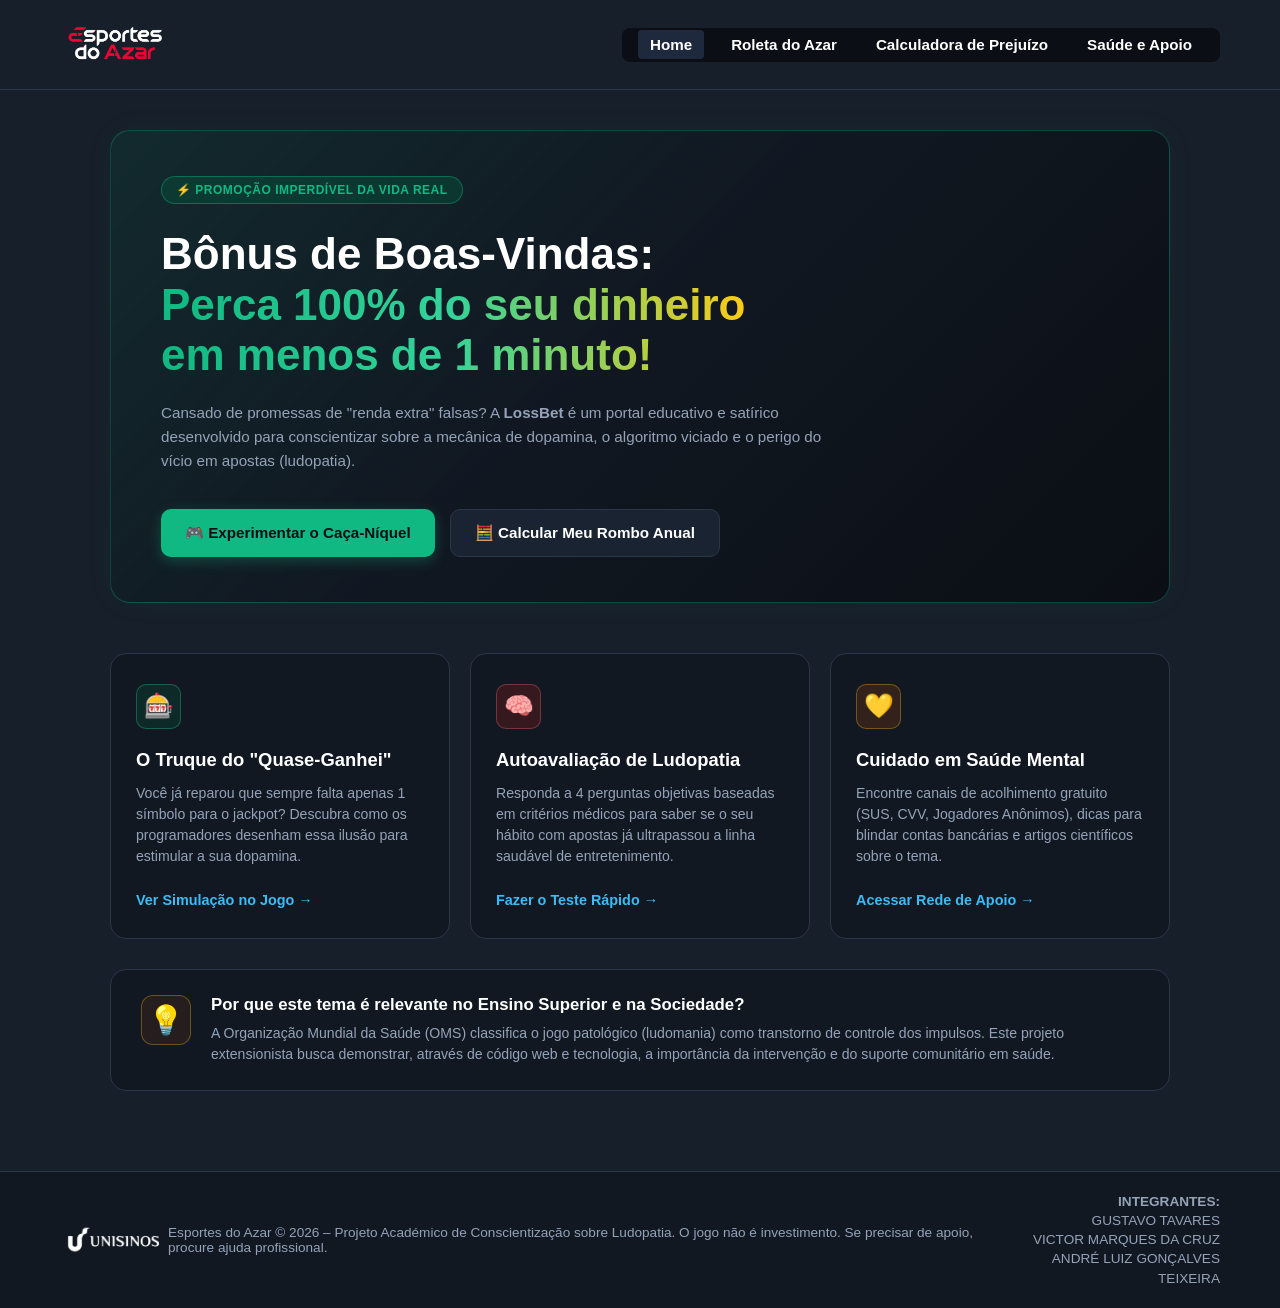
==== index.html @ bf481400 "[feat] Adding base files" ====
<!DOCTYPE html>
<html lang="pt-BR">
<head>
  <meta charset="UTF-8">
  <meta name="viewport" content="width=device-width, initial-scale=1.0">
  <title>Esportes do Azar - Home</title>
  
  <!-- Estilos Globais e Variáveis -->
  <link rel="stylesheet" href="css/variables.css">
  <link rel="stylesheet" href="css/global.css">
  
  <!-- Estilos Específicos da Homepage -->
  <link rel="stylesheet" href="css/style.css">
</head>
<body>

  <!-- Cabeçalho / Navegação -->
  <header>
    <div class="container header-content">
      <div class="logo">
        <a href="index.html">
          <img src="assets/images/logo.png" alt="Logo Esportes do Azar">
        </a>
      </div>
      <nav>
        <ul>
          <li><a href="index.html" class="active">Home</a></li>
          <li><a href="roleta-do-azar.html">Roleta do Azar</a></li>
          <li><a href="calculadora-de-prejuizo.html">Calculadora de Prejuízo</a></li>
          <li><a href="saude-e-apoio.html">Saúde e Apoio</a></li>
        </ul>
      </nav>
    </div>
  </header>

  <!-- Conteúdo Principal -->
  <main class="container home-page">
    
    <!-- Seção de Destaque (Hero Estilizada) -->
    <section class="hero-section">
      <div class="badge-emerald">⚡ PROMOÇÃO IMPERDÍVEL DA VIDA REAL</div>
      <h1>
        Bônus de Boas-Vindas:<br>
        <span class="text-gradient">Perca 100% do seu dinheiro<br>em menos de 1 minuto!</span>
      </h1>
      <p class="hero-desc">
        Cansado de promessas de "renda extra" falsas? A <strong>LossBet</strong> é um portal educativo e satírico desenvolvido para conscientizar sobre a mecânica de dopamina, o algoritmo viciado e o perigo do vício em apostas (ludopatia).
      </p>
      
      <div class="hero-actions">
        <a href="roleta-do-azar.html" class="btn-primary">🎮 Experimentar o Caça-Níquel</a>
        <a href="calculadora-de-prejuizo.html" class="btn-secondary">🧮 Calcular Meu Rombo Anual</a>
      </div>
    </section>

    <!-- Seção de 3 Cards de Atalho -->
    <section class="home-cards-grid">
      
      <!-- Card 1 -->
      <article class="home-card">
        <div class="home-card-icon green-icon">🎰</div>
        <h3>O Truque do "Quase-Ganhei"</h3>
        <p>Você já reparou que sempre falta apenas 1 símbolo para o jackpot? Descubra como os programadores desenham essa ilusão para estimular a sua dopamina.</p>
        <a href="roleta-do-azar.html" class="home-card-link">Ver Simulação no Jogo →</a>
      </article>

      <!-- Card 2 -->
      <article class="home-card">
        <div class="home-card-icon pink-icon">🧠</div>
        <h3>Autoavaliação de Ludopatia</h3>
        <p>Responda a 4 perguntas objetivas baseadas em critérios médicos para saber se o seu hábito com apostas já ultrapassou a linha saudável de entretenimento.</p>
        <a href="calculadora-de-prejuizo.html" class="home-card-link">Fazer o Teste Rápido →</a>
      </article>

      <!-- Card 3 -->
      <article class="home-card">
        <div class="home-card-icon yellow-icon">💛</div>
        <h3>Cuidado em Saúde Mental</h3>
        <p>Encontre canais de acolhimento gratuito (SUS, CVV, Jogadores Anônimos), dicas para blindar contas bancárias e artigos científicos sobre o tema.</p>
        <a href="saude-e-apoio.html" class="home-card-link">Acessar Rede de Apoio →</a>
      </article>

    </section>

    <!-- Banner Inferior Informativo -->
    <section class="info-banner">
      <div class="banner-icon">💡</div>
      <div>
        <h3>Por que este tema é relevante no Ensino Superior e na Sociedade?</h3>
        <p>A Organização Mundial da Saúde (OMS) classifica o jogo patológico (ludomania) como transtorno de controle dos impulsos. Este projeto extensionista busca demonstrar, através de código web e tecnologia, a importância da intervenção e do suporte comunitário em saúde.</p>
      </div>
    </section>

  </main>

  <!-- Rodapé Institucional -->
  <footer>
    <div class="container footer-content">
      <div class="footer-left">
        <img src="assets/images/unisinos.png" alt="Logotipo Unisinos">
      </div>
      
      <div class="footer-center">
        <p>Esportes do Azar © 2026 – Projeto Académico de Conscientização sobre Ludopatia. O jogo não é investimento. Se precisar de apoio, procure ajuda profissional.</p>
      </div>

      <div class="footer-right">
        <p><strong>INTEGRANTES:</strong></p>
        <p>GUSTAVO TAVARES</p>
        <p>VICTOR MARQUES DA CRUZ</p>
        <p>ANDRÉ LUIZ GONÇALVES TEIXEIRA</p>
      </div>
    </div>
  </footer>

  <!-- Script JS Global -->
  <script src="js/main.js"></script>
</body>
</html>
---- css/variables.css ----
:root {
  --bg-color: #171f2a;          /* Azul escuro de fundo principal */
  --bg-card: #111822;           /* Tom mais escuro para os cards */
  --header-bg: #111822;         /* Fundo da barra de navegação superior */
  --text-color: #ffffff;        /* Texto principal em branco */
  --text-muted: #94a3b8;        /* Texto secundário/cinza */
  --border-green: #00ff66;      /* Verde vibrante das bordas dos cards */
  --btn-bg: #2a3748;            /* Cor de fundo dos botões internos */
  --font-family: 'Segoe UI', Tahoma, Geneva, Verdana, sans-serif;
}
---- css/global.css ----
/* Importando as variáveis */
@import url('variables.css');

/* Reset Universal */
* {
  margin: 0;
  padding: 0;
  box-sizing: border-box;
}

/* Estilo base do corpo (compartilhado por todas as páginas) */
body {
  background-color: var(--bg-color);
  color: var(--text-color);
  font-family: var(--font-family);
  min-height: 100vh;
  display: flex;
  flex-direction: column;
}

/* Container principal para centralizar o conteúdo */
.container {
  max-width: 1200px;
  margin: 0 auto;
  padding: 0 20px;
  width: 100%;
}

/* Estilização padrão do Cabeçalho (Header) */
header {
  border-bottom: 1px solid #2a3748;
  padding: 20px 0;
}

.header-content {
  display: flex;
  justify-content: space-between;
  align-items: center;
}

.logo img {
  height: 45px; /* Ajuste conforme o tamanho ideal da sua logo */
  width: auto;
}

nav ul {
  display: flex;
  list-style: none;
  gap: 15px;
  background-color: #0b0f15;
  padding: 8px 16px;
  border-radius: 8px;
}

nav a {
  color: var(--text-color);
  text-decoration: none;
  font-weight: 600;
  font-size: 0.95rem;
  padding: 6px 12px;
  border-radius: 4px;
  transition: background 0.2s;
}

nav a:hover, nav a.active {
  background-color: #1f293d;
}

/* Estilização padrão do Rodapé (Footer) */
footer {
  margin-top: auto;
  border-top: 1px solid #2a3748;
  padding: 20px 0;
  background-color: #111822;
  font-size: 0.85rem;
  color: var(--text-muted);
}

.footer-content {
  display: flex;
  justify-content: space-between;
  align-items: center;
}

.footer-left {
  display: flex;
  align-items: center;
  gap: 15px;
}

.footer-left img {
  height: 30px;
}

.footer-right {
  text-align: right;
  line-height: 1.4;
}
---- css/style.css ----
/* ==========================================
   ESTILOS DA PÁGINA INICIAL (HOME)
   ========================================== */

.home-page {
  max-width: 1100px;
  margin: 40px auto;
}

/* ==========================================
   SEÇÃO HERO COM CARD E GRADIENTE NO TEXTO
   ========================================== */

.hero-section {
  background: linear-gradient(135deg, rgba(6, 78, 59, 0.25) 0%, rgba(17, 24, 34, 0.95) 45%, rgba(11, 15, 21, 1) 100%);
  border: 1px solid rgba(16, 185, 129, 0.3);
  box-shadow: 0 0 30px rgba(16, 185, 129, 0.05);
  border-radius: 20px;
  padding: 45px 50px;
  text-align: left;
  margin-bottom: 50px;
}

.badge-emerald {
  display: inline-block;
  background-color: rgba(6, 78, 59, 0.5);
  color: #10b981;
  border: 1px solid rgba(16, 185, 129, 0.4);
  padding: 6px 14px;
  border-radius: 20px;
  font-size: 0.75rem;
  font-weight: 700;
  letter-spacing: 0.5px;
  margin-bottom: 25px;
}

.hero-section h1 {
  font-size: 2.75rem;
  line-height: 1.15;
  margin-bottom: 20px;
  color: #ffffff;
  font-weight: 800;
}

/* Efeito de Gradiente de Cores no Texto */
.text-gradient {
  background: linear-gradient(90deg, #10b981 0%, #34d399 50%, #facc15 100%);
  -webkit-background-clip: text;
  -webkit-text-fill-color: transparent;
  display: inline-block;
}

.hero-desc {
  color: #94a3b8;
  font-size: 0.95rem;
  max-width: 680px;
  margin: 0 0 35px 0;
  line-height: 1.6;
}

.hero-actions {
  display: flex;
  justify-content: flex-start;
  gap: 15px;
  flex-wrap: wrap;
}

.btn-primary {
  background-color: #10b981;
  color: #0b0f15;
  font-weight: 700;
  padding: 14px 24px;
  border-radius: 10px;
  text-decoration: none;
  font-size: 0.95rem;
  display: inline-flex;
  align-items: center;
  gap: 8px;
  transition: all 0.2s ease;
  box-shadow: 0 4px 14px rgba(16, 185, 129, 0.3);
}

.btn-primary:hover {
  background-color: #34d399;
  transform: translateY(-1px);
}

.btn-secondary {
  background-color: #1a2332;
  color: #ffffff;
  font-weight: 600;
  padding: 14px 24px;
  border-radius: 10px;
  border: 1px solid #2a3748;
  text-decoration: none;
  font-size: 0.95rem;
  display: inline-flex;
  align-items: center;
  gap: 8px;
  transition: all 0.2s ease;
}

.btn-secondary:hover {
  background-color: #243044;
  border-color: #3b4d66;
}

@media (max-width: 768px) {
  .hero-section {
    padding: 30px 20px;
  }
  .hero-section h1 {
    font-size: 2rem;
  }
}

/* Grid de 3 Cards da Home */
.home-cards-grid {
  display: grid;
  grid-template-columns: repeat(3, 1fr);
  gap: 20px;
  margin-bottom: 30px;
}

.home-card {
  background-color: var(--bg-card);
  border: 1px solid #2a3748;
  border-radius: 16px;
  padding: 30px 25px;
  display: flex;
  flex-direction: column;
  justify-content: space-between;
}

.home-card-icon {
  font-size: 1.5rem;
  width: 45px;
  height: 45px;
  display: flex;
  align-items: center;
  justify-content: center;
  border-radius: 10px;
  margin-bottom: 20px;
}

.green-icon { background-color: #064e3b55; border: 1px solid #34d39955; }
.pink-icon { background-color: #7f1d1d55; border: 1px solid #f8717155; }
.yellow-icon { background-color: #78350f55; border: 1px solid #fbbf2455; }

.home-card h3 {
  font-size: 1.15rem;
  margin-bottom: 12px;
}

.home-card p {
  color: var(--text-muted);
  font-size: 0.88rem;
  line-height: 1.5;
  margin-bottom: 25px;
}

.home-card-link {
  color: #38bdf8;
  text-decoration: none;
  font-weight: 600;
  font-size: 0.9rem;
}
.home-card-link:hover {
  text-decoration: underline;
}

/* Banner Informativo Inferior */
.info-banner {
  background-color: var(--bg-card);
  border: 1px solid #2a3748;
  border-radius: 16px;
  padding: 25px 30px;
  display: flex;
  gap: 20px;
  align-items: flex-start;
  margin-bottom: 40px;
}

.banner-icon {
  font-size: 1.8rem;
  background-color: #78350f33;
  border: 1px solid #fbbf2455;
  width: 50px;
  height: 50px;
  display: flex;
  align-items: center;
  justify-content: center;
  border-radius: 12px;
  flex-shrink: 0;
}

.info-banner h3 {
  font-size: 1.05rem;
  margin-bottom: 8px;
}

.info-banner p {
  color: var(--text-muted);
  font-size: 0.88rem;
  line-height: 1.5;
}

/* Estilização customizada do Rodapé para este layout */
.footer-custom {
  display: flex;
  justify-content: space-between;
  align-items: center;
  font-size: 0.82rem;
  color: var(--text-muted);
  line-height: 1.5;
}

.footer-custom .footer-title {
  color: var(--text-color);
  margin-bottom: 4px;
}

.footer-right {
  text-align: right;
}

.footer-names {
  color: #34d399;
}

.unisinos-foot {
  font-size: 0.78rem;
  margin-top: 2px;
}

@media (max-width: 900px) {
  .home-cards-grid {
    grid-template-columns: 1fr;
  }
  .footer-custom {
    flex-direction: column;
    gap: 15px;
    text-align: center;
  }
  .footer-right {
    text-align: center;
  }
  .info-banner {
    flex-direction: column;
    align-items: center;
    text-align: center;
  }
}

/* ==========================================
   ESTILOS DA ROLETA DO AZAR (SLOT MACHINE)
   ========================================== */

.slot-page {
  max-width: 800px;
  margin: 40px auto;
}

.game-header {
  text-align: center;
  margin-bottom: 30px;
}

.badge {
  display: inline-block;
  background-color: #0d382c;
  color: #00ff88;
  border: 1px solid #00ff88;
  padding: 6px 16px;
  border-radius: 20px;
  font-size: 0.85rem;
  font-weight: 600;
  margin-bottom: 15px;
}

.game-header h1 {
  font-size: 2.2rem;
  margin-bottom: 12px;
}

.game-description {
  color: var(--text-muted);
  font-size: 0.95rem;
  line-height: 1.6;
  max-width: 650px;
  margin: 0 auto;
}

/* Moldura do Caça-Níquel */
.slot-machine-card {
  background-color: var(--bg-card);
  border: 1px solid #00ff8844;
  box-shadow: 0 0 20px rgba(0, 255, 136, 0.05);
  border-radius: 16px;
  padding: 30px;
  margin-bottom: 30px;
}

.reels-container {
  display: flex;
  justify-content: center;
  gap: 15px;
  margin-bottom: 25px;
}

.reel {
  background-color: #090d14;
  border: 1px solid #2a3748;
  border-radius: 12px;
  width: 100px;
  height: 100px;
  display: flex;
  justify-content: center;
  align-items: center;
  font-size: 3rem;
  user-select: none;
}

/* Linha de Custo */
.cost-row {
  display: flex;
  justify-content: space-between;
  font-weight: bold;
  font-size: 1rem;
  margin-bottom: 15px;
  padding: 0 10px;
}

.cost-val {
  color: #ff5555;
}

/* Botão de Puxar a Alavanca */
.spin-btn {
  width: 100%;
  background-color: #10b981;
  color: #000;
  font-size: 1.1rem;
  font-weight: bold;
  padding: 16px;
  border: none;
  border-radius: 10px;
  cursor: pointer;
  transition: transform 0.1s, background-color 0.2s;
}

.spin-btn:hover {
  background-color: #34d399;
}

.spin-btn:active {
  transform: scale(0.98);
}

.spin-btn:disabled {
  background-color: #4b5563;
  cursor: not-allowed;
}

.bank-status {
  text-align: center;
  color: var(--text-muted);
  font-size: 0.9rem;
  margin-top: 20px;
  background-color: #0b0f15;
  padding: 12px;
  border-radius: 8px;
}

/* Grids Inferiores */
.info-grid {
  display: grid;
  grid-template-columns: 1fr 1fr;
  gap: 20px;
}

.info-card {
  background-color: var(--bg-card);
  border: 1px solid #2a3748;
  border-radius: 12px;
  padding: 20px;
}

.info-card h3 {
  font-size: 1.05rem;
  margin-bottom: 12px;
}

.info-card p {
  color: var(--text-muted);
  font-size: 0.88rem;
  line-height: 1.5;
}

.stats-list {
  list-style: none;
  display: flex;
  flex-direction: column;
  gap: 10px;
  font-size: 0.9rem;
  color: var(--text-muted);
}

.stats-list strong.danger { color: #ff5555; }
.stats-list strong.warning { color: #f59e0b; }

@media (max-width: 600px) {
  .info-grid {
    grid-template-columns: 1fr;
  }
}

/* ==========================================
   ESTILOS DA PÁGINA SAÚDE E APOIO
   ========================================== */

.health-page {
  max-width: 1100px;
  margin: 40px auto;
}

.health-hero {
  text-align: center;
  margin-bottom: 40px;
}

.badge-cyan {
  display: inline-block;
  background-color: #082f3a;
  color: #22d3ee;
  border: 1px solid #22d3ee55;
  padding: 6px 16px;
  border-radius: 20px;
  font-size: 0.85rem;
  font-weight: 600;
  margin-bottom: 15px;
}

.health-hero h1 {
  font-size: 2.2rem;
  margin-bottom: 12px;
}

.health-hero p {
  color: var(--text-muted);
  max-width: 680px;
  margin: 0 auto;
  font-size: 0.95rem;
  line-height: 1.5;
}

/* Cards de Apoio Imediato */
.support-cards-grid {
  display: grid;
  grid-template-columns: repeat(3, 1fr);
  gap: 20px;
  margin-bottom: 50px;
}

.support-card {
  background-color: var(--bg-card);
  border: 1px solid #2a3748;
  border-radius: 12px;
  padding: 25px 20px;
  text-align: center;
  display: flex;
  flex-direction: column;
  align-items: center;
  justify-content: space-between;
}

.support-icon {
  font-size: 1.8rem;
  width: 50px;
  height: 50px;
  display: flex;
  align-items: center;
  justify-content: center;
  border-radius: 50%;
  margin-bottom: 15px;
}

.support-icon.pink { background-color: #ffe4e622; }
.support-icon.yellow { background-color: #fef08a22; }
.support-icon.purple { background-color: #f3e8ff22; }

.support-card h3 {
  font-size: 1.1rem;
  margin-bottom: 10px;
}

.support-card p {
  color: var(--text-muted);
  font-size: 0.85rem;
  line-height: 1.5;
  margin-bottom: 20px;
}

.pink-border {
  display: inline-block;
  background-color: #111822;
  color: #f43f5e;
  border: 1px solid #f43f5e;
  padding: 8px 24px;
  border-radius: 20px;
  font-weight: bold;
  text-decoration: none;
  font-size: 0.9rem;
  transition: background 0.2s;
}
.pink-border:hover {
  background-color: #f43f5e11;
}

.support-link {
  color: #38bdf8;
  text-decoration: none;
  font-size: 0.9rem;
  font-weight: 600;
}
.support-link:hover {
  text-decoration: underline;
}

.support-pill {
  background-color: #1e293b;
  color: #94a3b8;
  border: none;
  padding: 8px 14px;
  border-radius: 20px;
  font-size: 0.78rem;
  cursor: default;
}

/* Seção Biblioteca */
.library-section {
  background-color: var(--bg-card);
  border: 1px solid #2a3748;
  border-radius: 16px;
  padding: 30px;
  margin-bottom: 40px;
}

.library-header {
  display: flex;
  justify-content: space-between;
  align-items: center;
  margin-bottom: 25px;
  flex-wrap: wrap;
  gap: 15px;
}

.library-header h2 {
  font-size: 1.3rem;
  margin-bottom: 5px;
}

.library-header p {
  color: var(--text-muted);
  font-size: 0.85rem;
}

.filter-buttons {
  display: flex;
  gap: 8px;
  background-color: #0b0f15;
  padding: 5px;
  border-radius: 10px;
}

.filter-btn {
  background: transparent;
  border: none;
  color: var(--text-muted);
  padding: 6px 14px;
  border-radius: 8px;
  font-size: 0.85rem;
  cursor: pointer;
  font-weight: 600;
  transition: all 0.2s;
}

.filter-btn.active, .filter-btn:hover {
  background-color: #10b981;
  color: #000;
}

/* Grid de Artigos */
.articles-grid {
  display: grid;
  grid-template-columns: repeat(2, 1fr);
  gap: 20px;
}

.article-card {
  background-color: #0d131d;
  border: 1px solid #2a3748;
  border-radius: 10px;
  padding: 20px;
  display: flex;
  flex-direction: column;
  justify-content: space-between;
}

.article-meta {
  display: flex;
  justify-content: space-between;
  align-items: center;
  margin-bottom: 12px;
  font-size: 0.75rem;
}

.tag-green {
  background-color: #064e3b;
  color: #34d399;
  padding: 3px 10px;
  border-radius: 4px;
  font-weight: 600;
}

.tag-orange {
  background-color: #7c2d12;
  color: #fb923c;
  padding: 3px 10px;
  border-radius: 4px;
  font-weight: 600;
}

.read-time {
  color: var(--text-muted);
}

.article-card h4 {
  font-size: 1.05rem;
  margin-bottom: 10px;
  line-height: 1.4;
}

.article-card p {
  color: var(--text-muted);
  font-size: 0.85rem;
  line-height: 1.5;
}

/* Newsletter Box */
.newsletter-box {
  background-color: var(--bg-card);
  border: 1px solid #2a3748;
  border-radius: 16px;
  padding: 35px;
  text-align: center;
  max-width: 750px;
  margin: 0 auto;
}

.newsletter-box h3 {
  font-size: 1.3rem;
  margin-bottom: 8px;
}

.newsletter-box p {
  color: var(--text-muted);
  font-size: 0.9rem;
  margin-bottom: 20px;
}

.newsletter-form {
  display: flex;
  gap: 10px;
  max-width: 500px;
  margin: 0 auto;
}

.newsletter-form input {
  flex: 1;
  background-color: #0b0f15;
  border: 1px solid #2a3748;
  border-radius: 8px;
  padding: 12px 15px;
  color: var(--text-color);
  font-size: 0.9rem;
}

.newsletter-form input:focus {
  outline: none;
  border-color: #10b981;
}

.newsletter-form button {
  background-color: #10b981;
  color: #000;
  border: none;
  padding: 0 22px;
  border-radius: 8px;
  font-weight: bold;
  cursor: pointer;
  transition: background 0.2s;
}

.newsletter-form button:hover {
  background-color: #34d399;
}

@media (max-width: 768px) {
  .support-cards-grid, .articles-grid {
    grid-template-columns: 1fr;
  }
  .library-header {
    flex-direction: column;
    align-items: flex-start;
  }
  .newsletter-form {
    flex-direction: column;
  }
}

/* ==========================================
   ESTILOS DA CALCULADORA DE PREJUÍZO
   ========================================== */

.calc-page {
  max-width: 1200px;
  margin: 40px auto;
}

.calc-hero {
  text-align: center;
  margin-bottom: 40px;
}

.badge-amber {
  display: inline-block;
  background-color: #3b270c;
  color: #fbbf24;
  border: 1px solid #fbbf2455;
  padding: 6px 16px;
  border-radius: 20px;
  font-size: 0.85rem;
  font-weight: 600;
  margin-bottom: 15px;
}

.calc-hero h1 {
  font-size: 2.2rem;
  margin-bottom: 12px;
}

.calc-hero p {
  color: var(--text-muted);
  max-width: 650px;
  margin: 0 auto;
  font-size: 0.95rem;
  line-height: 1.5;
}

/* Grid de 2 Colunas */
.calc-grid {
  display: grid;
  grid-template-columns: 1fr 1fr;
  gap: 30px;
}

.calc-card {
  background-color: var(--bg-card);
  border: 1px solid #2a3748;
  border-radius: 16px;
  padding: 30px;
  display: flex;
  flex-direction: column;
  justify-content: space-between;
}

.card-title-group {
  display: flex;
  align-items: center;
  gap: 15px;
  margin-bottom: 25px;
}

.icon-box {
  font-size: 1.5rem;
  background-color: #0b2219;
  border: 1px solid #10b98155;
  width: 45px;
  height: 45px;
  display: flex;
  align-items: center;
  justify-content: center;
  border-radius: 10px;
}

.icon-box.pink-icon {
  background-color: #311021;
  border-color: #f43f5e55;
}

.card-title-group h2 {
  font-size: 1.2rem;
  margin-bottom: 3px;
}

.card-title-group p {
  color: var(--text-muted);
  font-size: 0.82rem;
}

/* Simulador Financeiro Form */
.form-group {
  margin-bottom: 20px;
}

.form-group label {
  display: block;
  font-size: 0.78rem;
  font-weight: bold;
  color: var(--text-muted);
  letter-spacing: 0.5px;
  margin-bottom: 8px;
}

.form-group input {
  width: 100%;
  background-color: #0b0f15;
  border: 1px solid #2a3748;
  border-radius: 10px;
  padding: 14px 16px;
  color: var(--text-color);
  font-size: 1.1rem;
  font-weight: bold;
}

.form-group input:focus {
  outline: none;
  border-color: #10b981;
}

.calc-action-btn {
  width: 100%;
  background-color: #10b981;
  color: #000;
  font-weight: bold;
  padding: 14px;
  border: none;
  border-radius: 10px;
  font-size: 1rem;
  cursor: pointer;
  margin-bottom: 25px;
  transition: background 0.2s;
}

.calc-action-btn:hover {
  background-color: #34d399;
}

/* Resultados Financeiros */
.results-box {
  background-color: #0b0f15;
  border: 1px solid #2a3748;
  border-radius: 12px;
  padding: 18px 20px;
  margin-bottom: 20px;
  display: flex;
  flex-direction: column;
  gap: 12px;
}

.result-row {
  display: flex;
  justify-content: space-between;
  font-size: 0.95rem;
  color: var(--text-muted);
}

.result-val {
  color: #ff5555;
  font-weight: bold;
  font-size: 1.05rem;
}

.tip-box {
  background-color: #0d1726;
  border-left: 4px solid #38bdf8;
  padding: 14px;
  border-radius: 0 8px 8px 0;
  font-size: 0.85rem;
  color: #94a3b8;
  line-height: 1.4;
}

/* Questionário de Triagem */
.triage-question {
  margin-bottom: 18px;
}

.triage-question label {
  display: block;
  font-size: 0.85rem;
  color: var(--text-color);
  margin-bottom: 6px;
}

.triage-select {
  width: 100%;
  background-color: #0b0f15;
  border: 1px solid #2a3748;
  border-radius: 8px;
  padding: 10px 12px;
  color: var(--text-color);
  font-size: 0.9rem;
}

.triage-select:focus {
  outline: none;
  border-color: #f43f5e;
}

.triage-action-btn {
  width: 100%;
  background: linear-gradient(135deg, #f59e0b, #d97706);
  color: #000;
  font-weight: bold;
  padding: 14px;
  border: none;
  border-radius: 10px;
  font-size: 1rem;
  cursor: pointer;
  margin-top: 10px;
  margin-bottom: 20px;
  transition: opacity 0.2s;
}

.triage-action-btn:hover {
  opacity: 0.9;
}

/* Caixa de Diagnóstico */
.diagnostic-result {
  background-color: #0b0f15;
  border: 1px solid #00ff8844;
  border-radius: 12px;
  padding: 18px;
}

.diagnostic-header {
  display: flex;
  justify-content: space-between;
  align-items: center;
  margin-bottom: 10px;
}

.badge-success {
  background-color: #064e3b;
  color: #34d399;
  border: 1px solid #34d39955;
  padding: 4px 12px;
  border-radius: 6px;
  font-size: 0.8rem;
  font-weight: bold;
}

.badge-danger {
  background-color: #7c2d12;
  color: #fca5a5;
  border: 1px solid #fca5a555;
  padding: 4px 12px;
  border-radius: 6px;
  font-size: 0.8rem;
  font-weight: bold;
}

#diag-score {
  font-size: 0.85rem;
  color: var(--text-muted);
}

.diagnostic-result p {
  color: var(--text-muted);
  font-size: 0.85rem;
  line-height: 1.4;
}

@media (max-width: 900px) {
  .calc-grid {
    grid-template-columns: 1fr;
  }
}
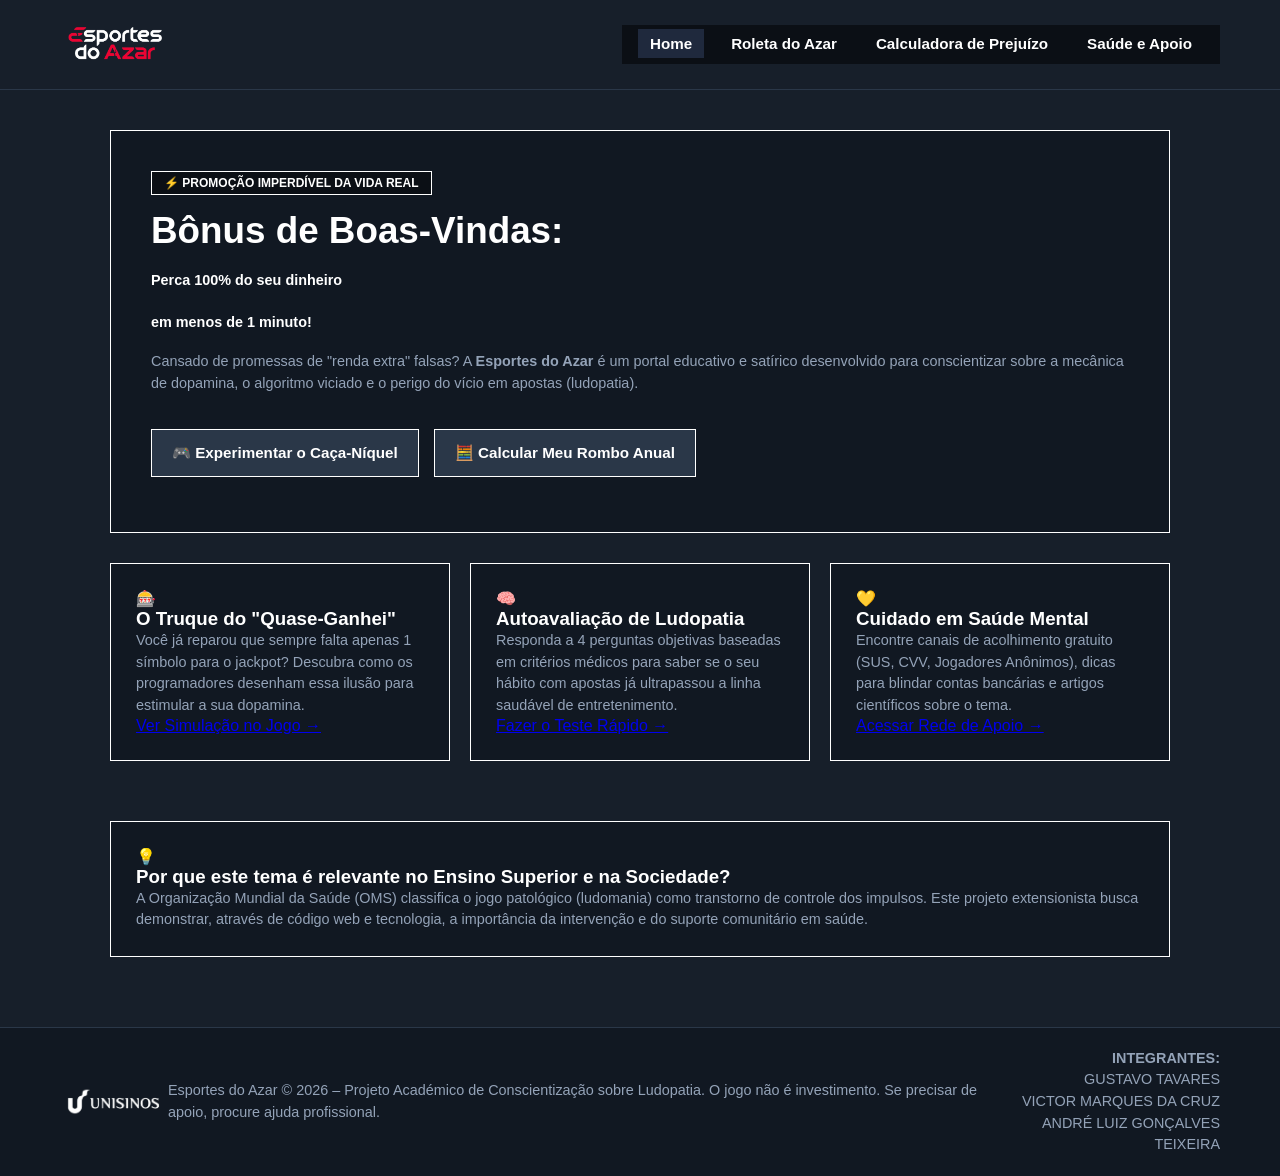
==== commit 0f6f9a55: "[ref] Simplifying layout" ====
--- a/index.html
+++ b/index.html
@@ -44,7 +44,7 @@
         <span class="text-gradient">Perca 100% do seu dinheiro<br>em menos de 1 minuto!</span>
       </h1>
       <p class="hero-desc">
-        Cansado de promessas de "renda extra" falsas? A <strong>LossBet</strong> é um portal educativo e satírico desenvolvido para conscientizar sobre a mecânica de dopamina, o algoritmo viciado e o perigo do vício em apostas (ludopatia).
+        Cansado de promessas de "renda extra" falsas? A <strong>Esportes do Azar</strong> é um portal educativo e satírico desenvolvido para conscientizar sobre a mecânica de dopamina, o algoritmo viciado e o perigo do vício em apostas (ludopatia).
       </p>
       
       <div class="hero-actions">
--- a/css/style.css
+++ b/css/style.css
@@ -1,240 +1,232 @@
 /* ==========================================
-   ESTILOS DA PÁGINA INICIAL (HOME)
-   ========================================== */
-
-.home-page {
+   ESTILOS GLOBAIS - VISUAL CRU E BRUTALISTA
+   ========================================== */
+
+/* Remove qualquer arredondamento e sombra suave de IA em todo o site */
+*, *::before, *::after {
+  border-radius: 0 !important;
+  box-shadow: none !important;
+}
+
+/* Containers principais das páginas */
+.home-page, .slot-page, .health-page, .calc-page {
   max-width: 1100px;
   margin: 40px auto;
-}
-
-/* ==========================================
-   SEÇÃO HERO COM CARD E GRADIENTE NO TEXTO
-   ========================================== */
-
-.hero-section {
-  background: linear-gradient(135deg, rgba(6, 78, 59, 0.25) 0%, rgba(17, 24, 34, 0.95) 45%, rgba(11, 15, 21, 1) 100%);
-  border: 1px solid rgba(16, 185, 129, 0.3);
-  box-shadow: 0 0 30px rgba(16, 185, 129, 0.05);
-  border-radius: 20px;
-  padding: 45px 50px;
-  text-align: left;
-  margin-bottom: 50px;
-}
-
-.badge-emerald {
+  padding: 0 20px;
+}
+
+/* Padronização universal para todos os cards, caixas e painéis */
+.hero-section, 
+.home-card, 
+.info-banner, 
+.slot-machine-card, 
+.info-card, 
+.calc-card, 
+.support-card, 
+.library-section, 
+.newsletter-box, 
+.results-box, 
+.diagnostic-result,
+.reel,
+.filter-buttons {
+  background-color: var(--bg-card);
+  border: 1px solid #ffffff;
+  padding: 25px;
+  margin-bottom: 30px;
+}
+
+/* Tipografia e Títulos básicos */
+h1, h2, h3, h4 {
+  color: var(--text-color);
+  font-weight: 700;
+}
+
+p, span, li {
+  color: var(--text-muted);
+  font-size: 0.9rem;
+  line-height: 1.5;
+}
+
+/* ==========================================
+   COMPONENTES E BOTÕES (Quadrados e Brancos)
+   ========================================== */
+
+/* Badges e marcações textuais */
+.badge-emerald, .badge-amber, .badge-cyan, .badge, .tag-green, .tag-orange, .badge-success, .badge-danger {
   display: inline-block;
-  background-color: rgba(6, 78, 59, 0.5);
-  color: #10b981;
-  border: 1px solid rgba(16, 185, 129, 0.4);
-  padding: 6px 14px;
-  border-radius: 20px;
+  background-color: #0b0f15;
+  color: #ffffff;
+  border: 1px solid #ffffff;
+  padding: 4px 12px;
   font-size: 0.75rem;
-  font-weight: 700;
-  letter-spacing: 0.5px;
-  margin-bottom: 25px;
-}
-
-.hero-section h1 {
-  font-size: 2.75rem;
-  line-height: 1.15;
-  margin-bottom: 20px;
-  color: #ffffff;
-  font-weight: 800;
-}
-
-/* Efeito de Gradiente de Cores no Texto */
-.text-gradient {
-  background: linear-gradient(90deg, #10b981 0%, #34d399 50%, #facc15 100%);
-  -webkit-background-clip: text;
-  -webkit-text-fill-color: transparent;
+  font-weight: bold;
+  margin-bottom: 15px;
+}
+
+/* Botões gerais e de ação com espaçamento adequado (respiro) */
+button, 
+.btn-primary, 
+.btn-secondary, 
+.spin-btn, 
+.calc-action-btn, 
+.triage-action-btn, 
+.support-btn,
+.filter-btn {
+  background-color: var(--btn-bg);
+  color: var(--text-color);
+  border: 1px solid #ffffff;
+  padding: 14px 20px !important;
+  font-size: 0.95rem;
+  font-weight: bold;
+  cursor: pointer;
+  text-decoration: none;
   display: inline-block;
-}
-
-.hero-desc {
-  color: #94a3b8;
-  font-size: 0.95rem;
-  max-width: 680px;
-  margin: 0 0 35px 0;
-  line-height: 1.6;
-}
-
-.hero-actions {
-  display: flex;
-  justify-content: flex-start;
-  gap: 15px;
-  flex-wrap: wrap;
-}
-
-.btn-primary {
-  background-color: #10b981;
-  color: #0b0f15;
-  font-weight: 700;
-  padding: 14px 24px;
-  border-radius: 10px;
-  text-decoration: none;
-  font-size: 0.95rem;
-  display: inline-flex;
-  align-items: center;
-  gap: 8px;
-  transition: all 0.2s ease;
-  box-shadow: 0 4px 14px rgba(16, 185, 129, 0.3);
-}
-
-.btn-primary:hover {
-  background-color: #34d399;
-  transform: translateY(-1px);
-}
-
-.btn-secondary {
+  text-align: center;
+  margin-top: 15px !important;
+  margin-bottom: 15px !important;
+}
+
+button:hover, .btn-primary:hover, .btn-secondary:hover, .filter-btn:hover {
+  background-color: #ffffff;
+  color: #000000;
+}
+
+/* Campos de formulário, inputs e selects com margens organizadas */
+.form-group, .triage-question {
+  margin-bottom: 20px !important;
+}
+
+input, select, textarea {
+  width: 100%;
+  background-color: #0b0f15;
+  border: 1px solid #ffffff;
+  padding: 12px;
+  color: var(--text-color);
+  font-size: 1rem;
+  margin-top: 8px !important;
+  margin-bottom: 12px !important;
+}
+
+input:focus, select:focus {
+  outline: none;
   background-color: #1a2332;
-  color: #ffffff;
-  font-weight: 600;
-  padding: 14px 24px;
-  border-radius: 10px;
-  border: 1px solid #2a3748;
-  text-decoration: none;
-  font-size: 0.95rem;
-  display: inline-flex;
-  align-items: center;
-  gap: 8px;
-  transition: all 0.2s ease;
-}
-
-.btn-secondary:hover {
-  background-color: #243044;
-  border-color: #3b4d66;
-}
-
-@media (max-width: 768px) {
-  .hero-section {
-    padding: 30px 20px;
-  }
-  .hero-section h1 {
-    font-size: 2rem;
-  }
-}
-
-/* Grid de 3 Cards da Home */
-.home-cards-grid {
+}
+
+/* ==========================================
+   GRIDS E LAYOUTS ESPECÍFICOS
+   ========================================== */
+
+.home-cards-grid, .support-cards-grid {
   display: grid;
   grid-template-columns: repeat(3, 1fr);
   gap: 20px;
   margin-bottom: 30px;
 }
 
-.home-card {
-  background-color: var(--bg-card);
-  border: 1px solid #2a3748;
-  border-radius: 16px;
-  padding: 30px 25px;
+.calc-grid, .info-grid, .articles-grid {
+  display: grid;
+  grid-template-columns: repeat(2, 1fr);
+  gap: 20px;
+  margin-bottom: 30px;
+}
+
+/* Hero Section da Home */
+.hero-section {
+  text-align: left;
+  padding: 40px;
+}
+
+.hero-section h1 {
+  font-size: 2.3rem;
+  margin-bottom: 15px;
+}
+
+.text-gradient {
+  color: #ffffff; /* Mantém sólido para a estética cru */
+}
+
+.hero-actions {
+  display: flex;
+  gap: 15px;
+  margin-top: 20px;
+}
+
+/* ==========================================
+   CAÇA-NÍQUEL (Centralizado e Ajustado)
+   ========================================== */
+
+.slot-page .game-header {
+  text-align: center !important;
   display: flex;
   flex-direction: column;
+  align-items: center;
+}
+
+.slot-page .game-description {
+  text-align: center !important;
+  margin: 0 auto;
+}
+
+.slot-machine-card {
+  display: flex;
+  flex-direction: column;
+  align-items: center;
+  text-align: center;
+  gap: 15px;
+}
+
+.reels-container {
+  display: flex;
+  justify-content: center;
+  gap: 15px;
+  margin: 20px 0;
+}
+
+.reel {
+  width: 80px;
+  height: 80px;
+  display: flex;
+  justify-content: center;
+  align-items: center;
+  font-size: 2.5rem;
+  background-color: #0b0f15;
+}
+
+.slot-machine-card .cost-row {
+  width: 100%;
+  max-width: 400px;
+}
+
+.slot-machine-card .spin-btn {
+  width: 100%;
+  max-width: 400px;
+}
+
+.slot-machine-card .bank-status {
+  width: 100%;
+  max-width: 400px;
+}
+
+/* ==========================================
+   RODAPÉ E RESPONSIVIDADE
+   ========================================== */
+
+.footer-custom {
+  display: flex;
   justify-content: space-between;
-}
-
-.home-card-icon {
-  font-size: 1.5rem;
-  width: 45px;
-  height: 45px;
-  display: flex;
-  align-items: center;
-  justify-content: center;
-  border-radius: 10px;
-  margin-bottom: 20px;
-}
-
-.green-icon { background-color: #064e3b55; border: 1px solid #34d39955; }
-.pink-icon { background-color: #7f1d1d55; border: 1px solid #f8717155; }
-.yellow-icon { background-color: #78350f55; border: 1px solid #fbbf2455; }
-
-.home-card h3 {
-  font-size: 1.15rem;
-  margin-bottom: 12px;
-}
-
-.home-card p {
-  color: var(--text-muted);
-  font-size: 0.88rem;
-  line-height: 1.5;
-  margin-bottom: 25px;
-}
-
-.home-card-link {
-  color: #38bdf8;
-  text-decoration: none;
-  font-weight: 600;
-  font-size: 0.9rem;
-}
-.home-card-link:hover {
-  text-decoration: underline;
-}
-
-/* Banner Informativo Inferior */
-.info-banner {
-  background-color: var(--bg-card);
-  border: 1px solid #2a3748;
-  border-radius: 16px;
-  padding: 25px 30px;
-  display: flex;
-  gap: 20px;
-  align-items: flex-start;
-  margin-bottom: 40px;
-}
-
-.banner-icon {
-  font-size: 1.8rem;
-  background-color: #78350f33;
-  border: 1px solid #fbbf2455;
-  width: 50px;
-  height: 50px;
-  display: flex;
-  align-items: center;
-  justify-content: center;
-  border-radius: 12px;
-  flex-shrink: 0;
-}
-
-.info-banner h3 {
-  font-size: 1.05rem;
-  margin-bottom: 8px;
-}
-
-.info-banner p {
-  color: var(--text-muted);
-  font-size: 0.88rem;
-  line-height: 1.5;
-}
-
-/* Estilização customizada do Rodapé para este layout */
-.footer-custom {
-  display: flex;
-  justify-content: space-between;
-  align-items: center;
-  font-size: 0.82rem;
-  color: var(--text-muted);
-  line-height: 1.5;
-}
-
-.footer-custom .footer-title {
-  color: var(--text-color);
-  margin-bottom: 4px;
+  align-items: center;
+  font-size: 0.8rem;
+  padding: 20px 0;
+  border-top: 1px solid #ffffff;
+  margin-top: 40px;
 }
 
 .footer-right {
   text-align: right;
 }
 
-.footer-names {
-  color: #34d399;
-}
-
-.unisinos-foot {
-  font-size: 0.78rem;
-  margin-top: 2px;
-}
-
 @media (max-width: 900px) {
-  .home-cards-grid {
+  .home-cards-grid, .support-cards-grid, .calc-grid, .info-grid, .articles-grid {
     grid-template-columns: 1fr;
   }
   .footer-custom {
@@ -245,747 +237,7 @@
   .footer-right {
     text-align: center;
   }
-  .info-banner {
+  .hero-actions {
     flex-direction: column;
-    align-items: center;
-    text-align: center;
-  }
-}
-
-/* ==========================================
-   ESTILOS DA ROLETA DO AZAR (SLOT MACHINE)
-   ========================================== */
-
-.slot-page {
-  max-width: 800px;
-  margin: 40px auto;
-}
-
-.game-header {
-  text-align: center;
-  margin-bottom: 30px;
-}
-
-.badge {
-  display: inline-block;
-  background-color: #0d382c;
-  color: #00ff88;
-  border: 1px solid #00ff88;
-  padding: 6px 16px;
-  border-radius: 20px;
-  font-size: 0.85rem;
-  font-weight: 600;
-  margin-bottom: 15px;
-}
-
-.game-header h1 {
-  font-size: 2.2rem;
-  margin-bottom: 12px;
-}
-
-.game-description {
-  color: var(--text-muted);
-  font-size: 0.95rem;
-  line-height: 1.6;
-  max-width: 650px;
-  margin: 0 auto;
-}
-
-/* Moldura do Caça-Níquel */
-.slot-machine-card {
-  background-color: var(--bg-card);
-  border: 1px solid #00ff8844;
-  box-shadow: 0 0 20px rgba(0, 255, 136, 0.05);
-  border-radius: 16px;
-  padding: 30px;
-  margin-bottom: 30px;
-}
-
-.reels-container {
-  display: flex;
-  justify-content: center;
-  gap: 15px;
-  margin-bottom: 25px;
-}
-
-.reel {
-  background-color: #090d14;
-  border: 1px solid #2a3748;
-  border-radius: 12px;
-  width: 100px;
-  height: 100px;
-  display: flex;
-  justify-content: center;
-  align-items: center;
-  font-size: 3rem;
-  user-select: none;
-}
-
-/* Linha de Custo */
-.cost-row {
-  display: flex;
-  justify-content: space-between;
-  font-weight: bold;
-  font-size: 1rem;
-  margin-bottom: 15px;
-  padding: 0 10px;
-}
-
-.cost-val {
-  color: #ff5555;
-}
-
-/* Botão de Puxar a Alavanca */
-.spin-btn {
-  width: 100%;
-  background-color: #10b981;
-  color: #000;
-  font-size: 1.1rem;
-  font-weight: bold;
-  padding: 16px;
-  border: none;
-  border-radius: 10px;
-  cursor: pointer;
-  transition: transform 0.1s, background-color 0.2s;
-}
-
-.spin-btn:hover {
-  background-color: #34d399;
-}
-
-.spin-btn:active {
-  transform: scale(0.98);
-}
-
-.spin-btn:disabled {
-  background-color: #4b5563;
-  cursor: not-allowed;
-}
-
-.bank-status {
-  text-align: center;
-  color: var(--text-muted);
-  font-size: 0.9rem;
-  margin-top: 20px;
-  background-color: #0b0f15;
-  padding: 12px;
-  border-radius: 8px;
-}
-
-/* Grids Inferiores */
-.info-grid {
-  display: grid;
-  grid-template-columns: 1fr 1fr;
-  gap: 20px;
-}
-
-.info-card {
-  background-color: var(--bg-card);
-  border: 1px solid #2a3748;
-  border-radius: 12px;
-  padding: 20px;
-}
-
-.info-card h3 {
-  font-size: 1.05rem;
-  margin-bottom: 12px;
-}
-
-.info-card p {
-  color: var(--text-muted);
-  font-size: 0.88rem;
-  line-height: 1.5;
-}
-
-.stats-list {
-  list-style: none;
-  display: flex;
-  flex-direction: column;
-  gap: 10px;
-  font-size: 0.9rem;
-  color: var(--text-muted);
-}
-
-.stats-list strong.danger { color: #ff5555; }
-.stats-list strong.warning { color: #f59e0b; }
-
-@media (max-width: 600px) {
-  .info-grid {
-    grid-template-columns: 1fr;
-  }
-}
-
-/* ==========================================
-   ESTILOS DA PÁGINA SAÚDE E APOIO
-   ========================================== */
-
-.health-page {
-  max-width: 1100px;
-  margin: 40px auto;
-}
-
-.health-hero {
-  text-align: center;
-  margin-bottom: 40px;
-}
-
-.badge-cyan {
-  display: inline-block;
-  background-color: #082f3a;
-  color: #22d3ee;
-  border: 1px solid #22d3ee55;
-  padding: 6px 16px;
-  border-radius: 20px;
-  font-size: 0.85rem;
-  font-weight: 600;
-  margin-bottom: 15px;
-}
-
-.health-hero h1 {
-  font-size: 2.2rem;
-  margin-bottom: 12px;
-}
-
-.health-hero p {
-  color: var(--text-muted);
-  max-width: 680px;
-  margin: 0 auto;
-  font-size: 0.95rem;
-  line-height: 1.5;
-}
-
-/* Cards de Apoio Imediato */
-.support-cards-grid {
-  display: grid;
-  grid-template-columns: repeat(3, 1fr);
-  gap: 20px;
-  margin-bottom: 50px;
-}
-
-.support-card {
-  background-color: var(--bg-card);
-  border: 1px solid #2a3748;
-  border-radius: 12px;
-  padding: 25px 20px;
-  text-align: center;
-  display: flex;
-  flex-direction: column;
-  align-items: center;
-  justify-content: space-between;
-}
-
-.support-icon {
-  font-size: 1.8rem;
-  width: 50px;
-  height: 50px;
-  display: flex;
-  align-items: center;
-  justify-content: center;
-  border-radius: 50%;
-  margin-bottom: 15px;
-}
-
-.support-icon.pink { background-color: #ffe4e622; }
-.support-icon.yellow { background-color: #fef08a22; }
-.support-icon.purple { background-color: #f3e8ff22; }
-
-.support-card h3 {
-  font-size: 1.1rem;
-  margin-bottom: 10px;
-}
-
-.support-card p {
-  color: var(--text-muted);
-  font-size: 0.85rem;
-  line-height: 1.5;
-  margin-bottom: 20px;
-}
-
-.pink-border {
-  display: inline-block;
-  background-color: #111822;
-  color: #f43f5e;
-  border: 1px solid #f43f5e;
-  padding: 8px 24px;
-  border-radius: 20px;
-  font-weight: bold;
-  text-decoration: none;
-  font-size: 0.9rem;
-  transition: background 0.2s;
-}
-.pink-border:hover {
-  background-color: #f43f5e11;
-}
-
-.support-link {
-  color: #38bdf8;
-  text-decoration: none;
-  font-size: 0.9rem;
-  font-weight: 600;
-}
-.support-link:hover {
-  text-decoration: underline;
-}
-
-.support-pill {
-  background-color: #1e293b;
-  color: #94a3b8;
-  border: none;
-  padding: 8px 14px;
-  border-radius: 20px;
-  font-size: 0.78rem;
-  cursor: default;
-}
-
-/* Seção Biblioteca */
-.library-section {
-  background-color: var(--bg-card);
-  border: 1px solid #2a3748;
-  border-radius: 16px;
-  padding: 30px;
-  margin-bottom: 40px;
-}
-
-.library-header {
-  display: flex;
-  justify-content: space-between;
-  align-items: center;
-  margin-bottom: 25px;
-  flex-wrap: wrap;
-  gap: 15px;
-}
-
-.library-header h2 {
-  font-size: 1.3rem;
-  margin-bottom: 5px;
-}
-
-.library-header p {
-  color: var(--text-muted);
-  font-size: 0.85rem;
-}
-
-.filter-buttons {
-  display: flex;
-  gap: 8px;
-  background-color: #0b0f15;
-  padding: 5px;
-  border-radius: 10px;
-}
-
-.filter-btn {
-  background: transparent;
-  border: none;
-  color: var(--text-muted);
-  padding: 6px 14px;
-  border-radius: 8px;
-  font-size: 0.85rem;
-  cursor: pointer;
-  font-weight: 600;
-  transition: all 0.2s;
-}
-
-.filter-btn.active, .filter-btn:hover {
-  background-color: #10b981;
-  color: #000;
-}
-
-/* Grid de Artigos */
-.articles-grid {
-  display: grid;
-  grid-template-columns: repeat(2, 1fr);
-  gap: 20px;
-}
-
-.article-card {
-  background-color: #0d131d;
-  border: 1px solid #2a3748;
-  border-radius: 10px;
-  padding: 20px;
-  display: flex;
-  flex-direction: column;
-  justify-content: space-between;
-}
-
-.article-meta {
-  display: flex;
-  justify-content: space-between;
-  align-items: center;
-  margin-bottom: 12px;
-  font-size: 0.75rem;
-}
-
-.tag-green {
-  background-color: #064e3b;
-  color: #34d399;
-  padding: 3px 10px;
-  border-radius: 4px;
-  font-weight: 600;
-}
-
-.tag-orange {
-  background-color: #7c2d12;
-  color: #fb923c;
-  padding: 3px 10px;
-  border-radius: 4px;
-  font-weight: 600;
-}
-
-.read-time {
-  color: var(--text-muted);
-}
-
-.article-card h4 {
-  font-size: 1.05rem;
-  margin-bottom: 10px;
-  line-height: 1.4;
-}
-
-.article-card p {
-  color: var(--text-muted);
-  font-size: 0.85rem;
-  line-height: 1.5;
-}
-
-/* Newsletter Box */
-.newsletter-box {
-  background-color: var(--bg-card);
-  border: 1px solid #2a3748;
-  border-radius: 16px;
-  padding: 35px;
-  text-align: center;
-  max-width: 750px;
-  margin: 0 auto;
-}
-
-.newsletter-box h3 {
-  font-size: 1.3rem;
-  margin-bottom: 8px;
-}
-
-.newsletter-box p {
-  color: var(--text-muted);
-  font-size: 0.9rem;
-  margin-bottom: 20px;
-}
-
-.newsletter-form {
-  display: flex;
-  gap: 10px;
-  max-width: 500px;
-  margin: 0 auto;
-}
-
-.newsletter-form input {
-  flex: 1;
-  background-color: #0b0f15;
-  border: 1px solid #2a3748;
-  border-radius: 8px;
-  padding: 12px 15px;
-  color: var(--text-color);
-  font-size: 0.9rem;
-}
-
-.newsletter-form input:focus {
-  outline: none;
-  border-color: #10b981;
-}
-
-.newsletter-form button {
-  background-color: #10b981;
-  color: #000;
-  border: none;
-  padding: 0 22px;
-  border-radius: 8px;
-  font-weight: bold;
-  cursor: pointer;
-  transition: background 0.2s;
-}
-
-.newsletter-form button:hover {
-  background-color: #34d399;
-}
-
-@media (max-width: 768px) {
-  .support-cards-grid, .articles-grid {
-    grid-template-columns: 1fr;
-  }
-  .library-header {
-    flex-direction: column;
-    align-items: flex-start;
-  }
-  .newsletter-form {
-    flex-direction: column;
-  }
-}
-
-/* ==========================================
-   ESTILOS DA CALCULADORA DE PREJUÍZO
-   ========================================== */
-
-.calc-page {
-  max-width: 1200px;
-  margin: 40px auto;
-}
-
-.calc-hero {
-  text-align: center;
-  margin-bottom: 40px;
-}
-
-.badge-amber {
-  display: inline-block;
-  background-color: #3b270c;
-  color: #fbbf24;
-  border: 1px solid #fbbf2455;
-  padding: 6px 16px;
-  border-radius: 20px;
-  font-size: 0.85rem;
-  font-weight: 600;
-  margin-bottom: 15px;
-}
-
-.calc-hero h1 {
-  font-size: 2.2rem;
-  margin-bottom: 12px;
-}
-
-.calc-hero p {
-  color: var(--text-muted);
-  max-width: 650px;
-  margin: 0 auto;
-  font-size: 0.95rem;
-  line-height: 1.5;
-}
-
-/* Grid de 2 Colunas */
-.calc-grid {
-  display: grid;
-  grid-template-columns: 1fr 1fr;
-  gap: 30px;
-}
-
-.calc-card {
-  background-color: var(--bg-card);
-  border: 1px solid #2a3748;
-  border-radius: 16px;
-  padding: 30px;
-  display: flex;
-  flex-direction: column;
-  justify-content: space-between;
-}
-
-.card-title-group {
-  display: flex;
-  align-items: center;
-  gap: 15px;
-  margin-bottom: 25px;
-}
-
-.icon-box {
-  font-size: 1.5rem;
-  background-color: #0b2219;
-  border: 1px solid #10b98155;
-  width: 45px;
-  height: 45px;
-  display: flex;
-  align-items: center;
-  justify-content: center;
-  border-radius: 10px;
-}
-
-.icon-box.pink-icon {
-  background-color: #311021;
-  border-color: #f43f5e55;
-}
-
-.card-title-group h2 {
-  font-size: 1.2rem;
-  margin-bottom: 3px;
-}
-
-.card-title-group p {
-  color: var(--text-muted);
-  font-size: 0.82rem;
-}
-
-/* Simulador Financeiro Form */
-.form-group {
-  margin-bottom: 20px;
-}
-
-.form-group label {
-  display: block;
-  font-size: 0.78rem;
-  font-weight: bold;
-  color: var(--text-muted);
-  letter-spacing: 0.5px;
-  margin-bottom: 8px;
-}
-
-.form-group input {
-  width: 100%;
-  background-color: #0b0f15;
-  border: 1px solid #2a3748;
-  border-radius: 10px;
-  padding: 14px 16px;
-  color: var(--text-color);
-  font-size: 1.1rem;
-  font-weight: bold;
-}
-
-.form-group input:focus {
-  outline: none;
-  border-color: #10b981;
-}
-
-.calc-action-btn {
-  width: 100%;
-  background-color: #10b981;
-  color: #000;
-  font-weight: bold;
-  padding: 14px;
-  border: none;
-  border-radius: 10px;
-  font-size: 1rem;
-  cursor: pointer;
-  margin-bottom: 25px;
-  transition: background 0.2s;
-}
-
-.calc-action-btn:hover {
-  background-color: #34d399;
-}
-
-/* Resultados Financeiros */
-.results-box {
-  background-color: #0b0f15;
-  border: 1px solid #2a3748;
-  border-radius: 12px;
-  padding: 18px 20px;
-  margin-bottom: 20px;
-  display: flex;
-  flex-direction: column;
-  gap: 12px;
-}
-
-.result-row {
-  display: flex;
-  justify-content: space-between;
-  font-size: 0.95rem;
-  color: var(--text-muted);
-}
-
-.result-val {
-  color: #ff5555;
-  font-weight: bold;
-  font-size: 1.05rem;
-}
-
-.tip-box {
-  background-color: #0d1726;
-  border-left: 4px solid #38bdf8;
-  padding: 14px;
-  border-radius: 0 8px 8px 0;
-  font-size: 0.85rem;
-  color: #94a3b8;
-  line-height: 1.4;
-}
-
-/* Questionário de Triagem */
-.triage-question {
-  margin-bottom: 18px;
-}
-
-.triage-question label {
-  display: block;
-  font-size: 0.85rem;
-  color: var(--text-color);
-  margin-bottom: 6px;
-}
-
-.triage-select {
-  width: 100%;
-  background-color: #0b0f15;
-  border: 1px solid #2a3748;
-  border-radius: 8px;
-  padding: 10px 12px;
-  color: var(--text-color);
-  font-size: 0.9rem;
-}
-
-.triage-select:focus {
-  outline: none;
-  border-color: #f43f5e;
-}
-
-.triage-action-btn {
-  width: 100%;
-  background: linear-gradient(135deg, #f59e0b, #d97706);
-  color: #000;
-  font-weight: bold;
-  padding: 14px;
-  border: none;
-  border-radius: 10px;
-  font-size: 1rem;
-  cursor: pointer;
-  margin-top: 10px;
-  margin-bottom: 20px;
-  transition: opacity 0.2s;
-}
-
-.triage-action-btn:hover {
-  opacity: 0.9;
-}
-
-/* Caixa de Diagnóstico */
-.diagnostic-result {
-  background-color: #0b0f15;
-  border: 1px solid #00ff8844;
-  border-radius: 12px;
-  padding: 18px;
-}
-
-.diagnostic-header {
-  display: flex;
-  justify-content: space-between;
-  align-items: center;
-  margin-bottom: 10px;
-}
-
-.badge-success {
-  background-color: #064e3b;
-  color: #34d399;
-  border: 1px solid #34d39955;
-  padding: 4px 12px;
-  border-radius: 6px;
-  font-size: 0.8rem;
-  font-weight: bold;
-}
-
-.badge-danger {
-  background-color: #7c2d12;
-  color: #fca5a5;
-  border: 1px solid #fca5a555;
-  padding: 4px 12px;
-  border-radius: 6px;
-  font-size: 0.8rem;
-  font-weight: bold;
-}
-
-#diag-score {
-  font-size: 0.85rem;
-  color: var(--text-muted);
-}
-
-.diagnostic-result p {
-  color: var(--text-muted);
-  font-size: 0.85rem;
-  line-height: 1.4;
-}
-
-@media (max-width: 900px) {
-  .calc-grid {
-    grid-template-columns: 1fr;
   }
 }
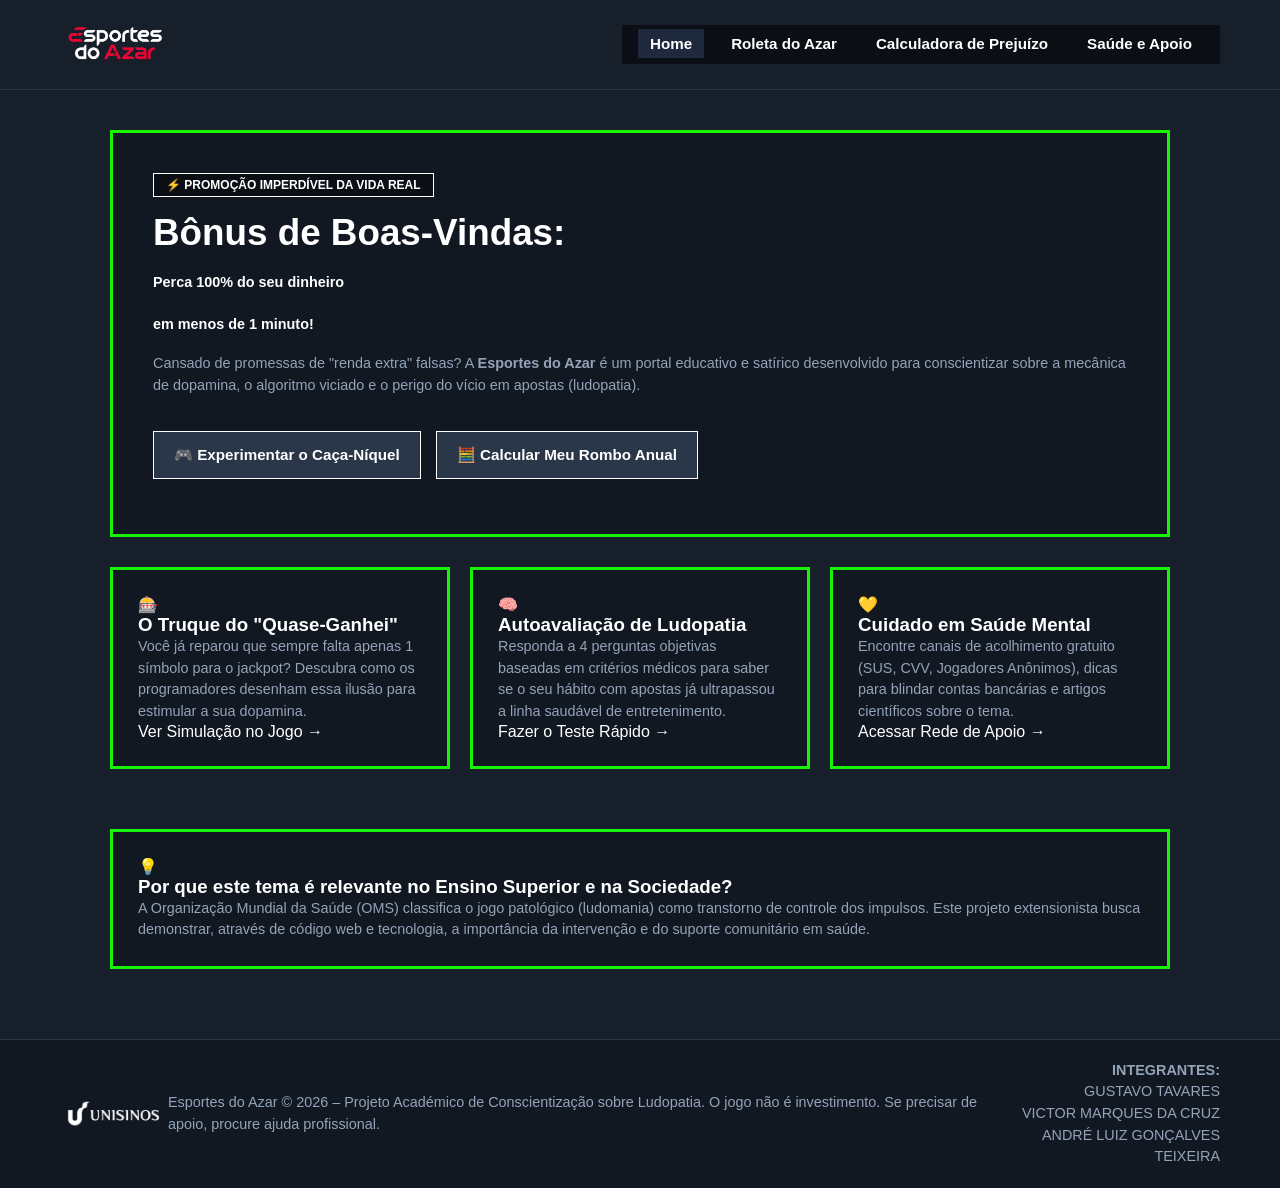
==== commit 81cac155: "[feat] Adding articles and fixing links" ====
--- a/index.html
+++ b/index.html
@@ -61,7 +61,7 @@
         <div class="home-card-icon green-icon">🎰</div>
         <h3>O Truque do "Quase-Ganhei"</h3>
         <p>Você já reparou que sempre falta apenas 1 símbolo para o jackpot? Descubra como os programadores desenham essa ilusão para estimular a sua dopamina.</p>
-        <a href="roleta-do-azar.html" class="home-card-link">Ver Simulação no Jogo →</a>
+        <a href="roleta-do-azar.html" class="support-link">Ver Simulação no Jogo →</a>
       </article>
 
       <!-- Card 2 -->
@@ -69,7 +69,7 @@
         <div class="home-card-icon pink-icon">🧠</div>
         <h3>Autoavaliação de Ludopatia</h3>
         <p>Responda a 4 perguntas objetivas baseadas em critérios médicos para saber se o seu hábito com apostas já ultrapassou a linha saudável de entretenimento.</p>
-        <a href="calculadora-de-prejuizo.html" class="home-card-link">Fazer o Teste Rápido →</a>
+        <a href="calculadora-de-prejuizo.html" class="support-link">Fazer o Teste Rápido →</a>
       </article>
 
       <!-- Card 3 -->
@@ -77,7 +77,7 @@
         <div class="home-card-icon yellow-icon">💛</div>
         <h3>Cuidado em Saúde Mental</h3>
         <p>Encontre canais de acolhimento gratuito (SUS, CVV, Jogadores Anônimos), dicas para blindar contas bancárias e artigos científicos sobre o tema.</p>
-        <a href="saude-e-apoio.html" class="home-card-link">Acessar Rede de Apoio →</a>
+        <a href="saude-e-apoio.html" class="support-link">Acessar Rede de Apoio →</a>
       </article>
 
     </section>
--- a/css/variables.css
+++ b/css/variables.css
@@ -4,7 +4,8 @@
   --header-bg: #111822;         /* Fundo da barra de navegação superior */
   --text-color: #ffffff;        /* Texto principal em branco */
   --text-muted: #94a3b8;        /* Texto secundário/cinza */
-  --border-green: #00ff66;      /* Verde vibrante das bordas dos cards */
+  --border-color: #20f10d;      /* Bordas brancas sólidas para o estilo cru */
   --btn-bg: #2a3748;            /* Cor de fundo dos botões internos */
+  --border-radius: 0px;         /* Cantos perfeitamente retos (sem arredondamento) */
   --font-family: 'Segoe UI', Tahoma, Geneva, Verdana, sans-serif;
 }
--- a/css/style.css
+++ b/css/style.css
@@ -30,7 +30,7 @@
 .reel,
 .filter-buttons {
   background-color: var(--bg-card);
-  border: 1px solid #ffffff;
+  border: 3px solid #18f504;
   padding: 25px;
   margin-bottom: 30px;
 }
@@ -240,4 +240,23 @@
   .hero-actions {
     flex-direction: column;
   }
+}
+
+.support-link {
+  color: #ffffff; /* ou color: white; */
+  text-decoration: none; /* Opcional: remove o sublinhado padrão do link */
+}
+
+.clickable-card {
+  text-decoration: none !important;
+  color: inherit;
+  display: flex;
+  flex-direction: column;
+  justify-content: space-between;
+  transition: border-color 0.2s ease, background-color 0.2s ease;
+}
+
+.clickable-card:hover {
+  background-color: #1a2332;
+  border-color: #ffffff !important;
 }
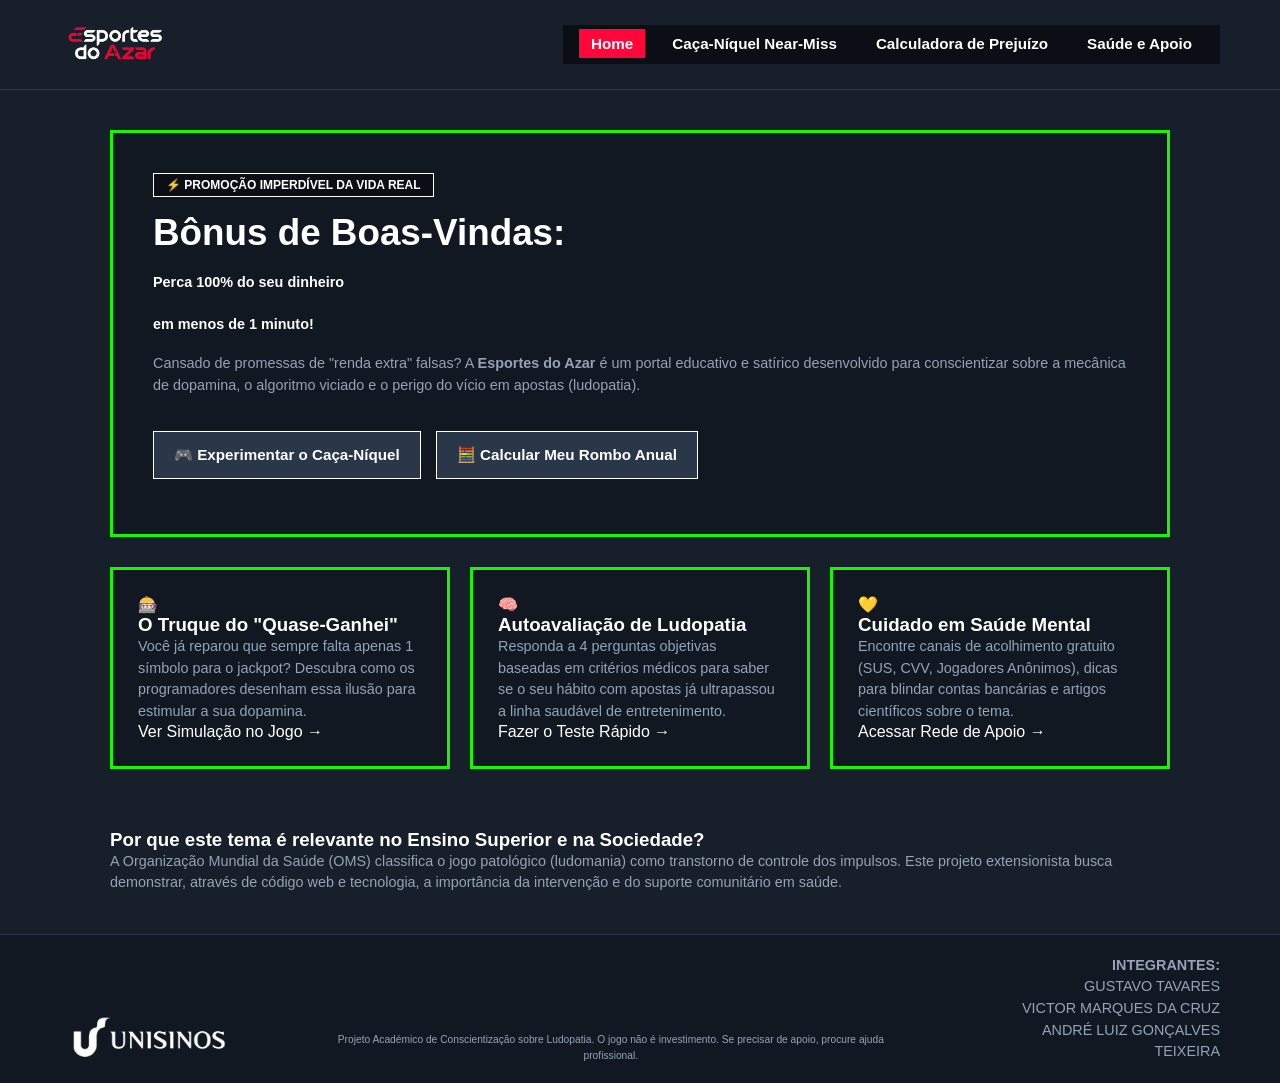
==== commit 80067f2c: "Rodapé, hover menu" ====
--- a/index.html
+++ b/index.html
@@ -1,119 +1,118 @@
-<!DOCTYPE html>
+<!doctype html>
 <html lang="pt-BR">
-<head>
-  <meta charset="UTF-8">
-  <meta name="viewport" content="width=device-width, initial-scale=1.0">
-  <title>Esportes do Azar - Home</title>
-  
-  <!-- Estilos Globais e Variáveis -->
-  <link rel="stylesheet" href="css/variables.css">
-  <link rel="stylesheet" href="css/global.css">
-  
-  <!-- Estilos Específicos da Homepage -->
-  <link rel="stylesheet" href="css/style.css">
-</head>
-<body>
+    <head>
+        <meta charset="UTF-8" />
+        <meta name="viewport" content="width=device-width, initial-scale=1.0" />
+        <title>Esportes do Azar - Home</title>
 
-  <!-- Cabeçalho / Navegação -->
-  <header>
-    <div class="container header-content">
-      <div class="logo">
-        <a href="index.html">
-          <img src="assets/images/logo.png" alt="Logo Esportes do Azar">
-        </a>
-      </div>
-      <nav>
-        <ul>
-          <li><a href="index.html" class="active">Home</a></li>
-          <li><a href="roleta-do-azar.html">Roleta do Azar</a></li>
-          <li><a href="calculadora-de-prejuizo.html">Calculadora de Prejuízo</a></li>
-          <li><a href="saude-e-apoio.html">Saúde e Apoio</a></li>
-        </ul>
-      </nav>
-    </div>
-  </header>
+        <link rel="stylesheet" href="css/variables.css" />
+        <link rel="stylesheet" href="css/global.css" />
 
-  <!-- Conteúdo Principal -->
-  <main class="container home-page">
-    
-    <!-- Seção de Destaque (Hero Estilizada) -->
-    <section class="hero-section">
-      <div class="badge-emerald">⚡ PROMOÇÃO IMPERDÍVEL DA VIDA REAL</div>
-      <h1>
-        Bônus de Boas-Vindas:<br>
-        <span class="text-gradient">Perca 100% do seu dinheiro<br>em menos de 1 minuto!</span>
-      </h1>
-      <p class="hero-desc">
-        Cansado de promessas de "renda extra" falsas? A <strong>Esportes do Azar</strong> é um portal educativo e satírico desenvolvido para conscientizar sobre a mecânica de dopamina, o algoritmo viciado e o perigo do vício em apostas (ludopatia).
-      </p>
-      
-      <div class="hero-actions">
-        <a href="roleta-do-azar.html" class="btn-primary">🎮 Experimentar o Caça-Níquel</a>
-        <a href="calculadora-de-prejuizo.html" class="btn-secondary">🧮 Calcular Meu Rombo Anual</a>
-      </div>
-    </section>
+        <link rel="stylesheet" href="css/style.css" />
+    </head>
+    <body>
+        <header>
+            <div class="container header-content">
+                <div class="logo">
+                    <a href="index.html">
+                        <img src="assets/images/logo.png" alt="Logo Esportes do Azar" />
+                    </a>
+                </div>
+                <nav>
+                    <ul>
+                        <li><a href="index.html" class="active">Home</a></li>
+                        <li><a href="roleta-do-azar.html">Caça-Níquel Near-Miss</a></li>
+                        <li><a href="calculadora-de-prejuizo.html">Calculadora de Prejuízo</a></li>
+                        <li><a href="saude-e-apoio.html">Saúde e Apoio</a></li>
+                    </ul>
+                </nav>
+            </div>
+        </header>
 
-    <!-- Seção de 3 Cards de Atalho -->
-    <section class="home-cards-grid">
-      
-      <!-- Card 1 -->
-      <article class="home-card">
-        <div class="home-card-icon green-icon">🎰</div>
-        <h3>O Truque do "Quase-Ganhei"</h3>
-        <p>Você já reparou que sempre falta apenas 1 símbolo para o jackpot? Descubra como os programadores desenham essa ilusão para estimular a sua dopamina.</p>
-        <a href="roleta-do-azar.html" class="support-link">Ver Simulação no Jogo →</a>
-      </article>
+        <main class="container home-page">
+            <section class="hero-section">
+                <div class="badge-emerald">⚡ PROMOÇÃO IMPERDÍVEL DA VIDA REAL</div>
+                <h1>
+                    Bônus de Boas-Vindas:<br />
+                    <span class="text-gradient">Perca 100% do seu dinheiro<br />em menos de 1 minuto!</span>
+                </h1>
+                <p class="hero-desc">
+                    Cansado de promessas de "renda extra" falsas? A <strong>Esportes do Azar</strong> é um portal educativo e satírico desenvolvido
+                    para conscientizar sobre a mecânica de dopamina, o algoritmo viciado e o perigo do vício em apostas (ludopatia).
+                </p>
 
-      <!-- Card 2 -->
-      <article class="home-card">
-        <div class="home-card-icon pink-icon">🧠</div>
-        <h3>Autoavaliação de Ludopatia</h3>
-        <p>Responda a 4 perguntas objetivas baseadas em critérios médicos para saber se o seu hábito com apostas já ultrapassou a linha saudável de entretenimento.</p>
-        <a href="calculadora-de-prejuizo.html" class="support-link">Fazer o Teste Rápido →</a>
-      </article>
+                <div class="hero-actions">
+                    <a href="roleta-do-azar.html" class="btn-primary">🎮 Experimentar o Caça-Níquel</a>
+                    <a href="calculadora-de-prejuizo.html" class="btn-secondary">🧮 Calcular Meu Rombo Anual</a>
+                </div>
+            </section>
 
-      <!-- Card 3 -->
-      <article class="home-card">
-        <div class="home-card-icon yellow-icon">💛</div>
-        <h3>Cuidado em Saúde Mental</h3>
-        <p>Encontre canais de acolhimento gratuito (SUS, CVV, Jogadores Anônimos), dicas para blindar contas bancárias e artigos científicos sobre o tema.</p>
-        <a href="saude-e-apoio.html" class="support-link">Acessar Rede de Apoio →</a>
-      </article>
+            <section class="home-cards-grid">
+                <article class="home-card">
+                    <div class="home-card-icon green-icon">🎰</div>
+                    <h3>O Truque do "Quase-Ganhei"</h3>
+                    <p>
+                        Você já reparou que sempre falta apenas 1 símbolo para o jackpot? Descubra como os programadores desenham essa ilusão para
+                        estimular a sua dopamina.
+                    </p>
+                    <a href="roleta-do-azar.html" class="support-link">Ver Simulação no Jogo →</a>
+                </article>
 
-    </section>
+                <article class="home-card">
+                    <div class="home-card-icon pink-icon">🧠</div>
+                    <h3>Autoavaliação de Ludopatia</h3>
+                    <p>
+                        Responda a 4 perguntas objetivas baseadas em critérios médicos para saber se o seu hábito com apostas já ultrapassou a linha
+                        saudável de entretenimento.
+                    </p>
+                    <a href="calculadora-de-prejuizo.html" class="support-link">Fazer o Teste Rápido →</a>
+                </article>
 
-    <!-- Banner Inferior Informativo -->
-    <section class="info-banner">
-      <div class="banner-icon">💡</div>
-      <div>
-        <h3>Por que este tema é relevante no Ensino Superior e na Sociedade?</h3>
-        <p>A Organização Mundial da Saúde (OMS) classifica o jogo patológico (ludomania) como transtorno de controle dos impulsos. Este projeto extensionista busca demonstrar, através de código web e tecnologia, a importância da intervenção e do suporte comunitário em saúde.</p>
-      </div>
-    </section>
+                <article class="home-card">
+                    <div class="home-card-icon yellow-icon">💛</div>
+                    <h3>Cuidado em Saúde Mental</h3>
+                    <p>
+                        Encontre canais de acolhimento gratuito (SUS, CVV, Jogadores Anônimos), dicas para blindar contas bancárias e artigos
+                        científicos sobre o tema.
+                    </p>
+                    <a href="saude-e-apoio.html" class="support-link">Acessar Rede de Apoio →</a>
+                </article>
+            </section>
 
-  </main>
+            <section class="info-banner">
+                <div>
+                    <h3>Por que este tema é relevante no Ensino Superior e na Sociedade?</h3>
+                    <p>
+                        A Organização Mundial da Saúde (OMS) classifica o jogo patológico (ludomania) como transtorno de controle dos impulsos. Este
+                        projeto extensionista busca demonstrar, através de código web e tecnologia, a importância da intervenção e do suporte
+                        comunitário em saúde.
+                    </p>
+                </div>
+            </section>
+        </main>
 
-  <!-- Rodapé Institucional -->
-  <footer>
-    <div class="container footer-content">
-      <div class="footer-left">
-        <img src="assets/images/unisinos.png" alt="Logotipo Unisinos">
-      </div>
-      
-      <div class="footer-center">
-        <p>Esportes do Azar © 2026 – Projeto Académico de Conscientização sobre Ludopatia. O jogo não é investimento. Se precisar de apoio, procure ajuda profissional.</p>
-      </div>
+        <footer>
+            <div class="container footer-content">
+                <div class="footer-left">
+                    <img src="assets/images/unisinos.png" alt="Logotipo Unisinos" />
+                </div>
 
-      <div class="footer-right">
-        <p><strong>INTEGRANTES:</strong></p>
-        <p>GUSTAVO TAVARES</p>
-        <p>VICTOR MARQUES DA CRUZ</p>
-        <p>ANDRÉ LUIZ GONÇALVES TEIXEIRA</p>
-      </div>
-    </div>
-  </footer>
+                <div class="footer-center">
+                    <p>
+                        Projeto Académico de Conscientização sobre Ludopatia. O jogo não é investimento. Se precisar de apoio, procure ajuda
+                        profissional.
+                    </p>
+                </div>
 
-  <!-- Script JS Global -->
-  <script src="js/main.js"></script>
-</body>
-</html>+                <div class="footer-right">
+                    <p><strong>INTEGRANTES:</strong></p>
+                    <p>GUSTAVO TAVARES</p>
+                    <p>VICTOR MARQUES DA CRUZ</p>
+                    <p>ANDRÉ LUIZ GONÇALVES TEIXEIRA</p>
+                </div>
+            </div>
+        </footer>
+
+        <script src="js/main.js"></script>
+    </body>
+</html>
--- a/css/variables.css
+++ b/css/variables.css
@@ -1,11 +1,11 @@
 :root {
-  --bg-color: #171f2a;          /* Azul escuro de fundo principal */
-  --bg-card: #111822;           /* Tom mais escuro para os cards */
-  --header-bg: #111822;         /* Fundo da barra de navegação superior */
-  --text-color: #ffffff;        /* Texto principal em branco */
-  --text-muted: #94a3b8;        /* Texto secundário/cinza */
-  --border-color: #20f10d;      /* Bordas brancas sólidas para o estilo cru */
-  --btn-bg: #2a3748;            /* Cor de fundo dos botões internos */
-  --border-radius: 0px;         /* Cantos perfeitamente retos (sem arredondamento) */
-  --font-family: 'Segoe UI', Tahoma, Geneva, Verdana, sans-serif;
-}+    --bg-color: #171f2a;
+    --bg-card: #111822;
+    --header-bg: #111822;
+    --text-color: #ffffff;
+    --text-muted: #94a3b8;
+    --border-color: #00ff66;
+    --btn-bg: #2a3748;
+    --border-radius: 0px;
+    --font-family: "Segoe UI", Tahoma, Geneva, Verdana, sans-serif;
+}
--- a/css/global.css
+++ b/css/global.css
@@ -1,98 +1,107 @@
 /* Importando as variáveis */
-@import url('variables.css');
+@import url("variables.css");
 
-/* Reset Universal */
 * {
-  margin: 0;
-  padding: 0;
-  box-sizing: border-box;
+    margin: 0;
+    padding: 0;
+    box-sizing: border-box;
 }
 
-/* Estilo base do corpo (compartilhado por todas as páginas) */
 body {
-  background-color: var(--bg-color);
-  color: var(--text-color);
-  font-family: var(--font-family);
-  min-height: 100vh;
-  display: flex;
-  flex-direction: column;
+    background-color: var(--bg-color);
+    color: var(--text-color);
+    font-family: var(--font-family);
+    min-height: 100vh;
+    display: flex;
+    flex-direction: column;
 }
 
-/* Container principal para centralizar o conteúdo */
 .container {
-  max-width: 1200px;
-  margin: 0 auto;
-  padding: 0 20px;
-  width: 100%;
+    max-width: 1200px;
+    margin: 0 auto;
+    padding: 0 20px;
+    width: 100%;
 }
 
-/* Estilização padrão do Cabeçalho (Header) */
 header {
-  border-bottom: 1px solid #2a3748;
-  padding: 20px 0;
+    border-bottom: 1px solid #2a3748;
+    padding: 20px 0;
 }
 
 .header-content {
-  display: flex;
-  justify-content: space-between;
-  align-items: center;
+    display: flex;
+    justify-content: space-between;
+    align-items: center;
 }
 
 .logo img {
-  height: 45px; /* Ajuste conforme o tamanho ideal da sua logo */
-  width: auto;
+    height: 45px;
+    width: auto;
 }
 
 nav ul {
-  display: flex;
-  list-style: none;
-  gap: 15px;
-  background-color: #0b0f15;
-  padding: 8px 16px;
-  border-radius: 8px;
+    display: flex;
+    list-style: none;
+    gap: 15px;
+    background-color: #0b0f15;
+    padding: 8px 16px;
+    border-radius: 8px;
 }
 
 nav a {
-  color: var(--text-color);
-  text-decoration: none;
-  font-weight: 600;
-  font-size: 0.95rem;
-  padding: 6px 12px;
-  border-radius: 4px;
-  transition: background 0.2s;
+    color: var(--text-color);
+    text-decoration: none;
+    font-weight: 600;
+    font-size: 0.95rem;
+    padding: 6px 12px;
+    border-radius: 4px;
+    transition: background 0.2s;
 }
 
-nav a:hover, nav a.active {
-  background-color: #1f293d;
+nav a:hover {
+    text-decoration: underline;
+    text-decoration-color: #ff073a;
+    text-underline-offset: 0.4rem;
+    text-decoration-thickness: 0.15em;
 }
 
-/* Estilização padrão do Rodapé (Footer) */
+nav a.active {
+    background-color: #ff073a;
+}
+
 footer {
-  margin-top: auto;
-  border-top: 1px solid #2a3748;
-  padding: 20px 0;
-  background-color: #111822;
-  font-size: 0.85rem;
-  color: var(--text-muted);
+    margin-top: auto;
+    border-top: 1px solid #2a3748;
+    padding: 20px 0;
+    background-color: #111822;
+    font-size: 0.55rem;
+    color: var(--text-muted);
 }
 
 .footer-content {
-  display: flex;
-  justify-content: space-between;
-  align-items: center;
+    display: flex;
+    justify-content: space-between;
+    align-items: flex-end;
+    gap: 80px;
+}
+
+.footer-center p {
+    flex: 1;
+    text-align: center;
+    font-size: 0.64rem;
 }
 
 .footer-left {
-  display: flex;
-  align-items: center;
-  gap: 15px;
+    display: flex;
+    align-items: center;
+    /*gap: 15px;*/
 }
 
 .footer-left img {
-  height: 30px;
+    height: 50px;
 }
 
 .footer-right {
-  text-align: right;
-  line-height: 1.4;
-}+    text-align: right;
+    line-height: 1.4;
+}
--- a/css/style.css
+++ b/css/style.css
@@ -1,262 +1,266 @@
-/* ==========================================
-   ESTILOS GLOBAIS - VISUAL CRU E BRUTALISTA
-   ========================================== */
-
-/* Remove qualquer arredondamento e sombra suave de IA em todo o site */
-*, *::before, *::after {
-  border-radius: 0 !important;
-  box-shadow: none !important;
-}
-
-/* Containers principais das páginas */
-.home-page, .slot-page, .health-page, .calc-page {
-  max-width: 1100px;
-  margin: 40px auto;
-  padding: 0 20px;
-}
-
-/* Padronização universal para todos os cards, caixas e painéis */
+*,
+*::before,
+*::after {
+    border-radius: 0 !important;
+    box-shadow: none !important;
+}
+
+.home-page,
+.slot-page,
+.health-page,
+.calc-page {
+    max-width: 1100px;
+    margin: 40px auto;
+    padding: 0 20px;
+}
+
 .hero-section, 
 .home-card, 
-.info-banner, 
+/*.info-banner,*/ 
 .slot-machine-card, 
-.info-card, 
+.info-card,
 .calc-card, 
 .support-card, 
-.library-section, 
-.newsletter-box, 
+.library-section,
 .results-box, 
 .diagnostic-result,
 .reel,
 .filter-buttons {
-  background-color: var(--bg-card);
-  border: 3px solid #18f504;
-  padding: 25px;
-  margin-bottom: 30px;
-}
-
-/* Tipografia e Títulos básicos */
-h1, h2, h3, h4 {
-  color: var(--text-color);
-  font-weight: 700;
-}
-
-p, span, li {
-  color: var(--text-muted);
-  font-size: 0.9rem;
-  line-height: 1.5;
-}
-
-/* ==========================================
-   COMPONENTES E BOTÕES (Quadrados e Brancos)
-   ========================================== */
-
-/* Badges e marcações textuais */
-.badge-emerald, .badge-amber, .badge-cyan, .badge, .tag-green, .tag-orange, .badge-success, .badge-danger {
-  display: inline-block;
-  background-color: #0b0f15;
-  color: #ffffff;
-  border: 1px solid #ffffff;
-  padding: 4px 12px;
-  font-size: 0.75rem;
-  font-weight: bold;
-  margin-bottom: 15px;
-}
-
-/* Botões gerais e de ação com espaçamento adequado (respiro) */
-button, 
-.btn-primary, 
-.btn-secondary, 
-.spin-btn, 
-.calc-action-btn, 
-.triage-action-btn, 
+    background-color: var(--bg-card);
+    border: 3px solid #18f504;
+    padding: 25px;
+    margin-bottom: 30px;
+}
+
+h1,
+h2,
+h3,
+h4 {
+    color: var(--text-color);
+    font-weight: 700;
+}
+
+p,
+span,
+li {
+    color: var(--text-muted);
+    font-size: 0.9rem;
+    line-height: 1.5;
+}
+
+.badge-emerald,
+.badge-amber,
+.badge-cyan,
+.badge,
+.tag-green,
+.tag-orange,
+.badge-success,
+.badge-danger {
+    display: inline-block;
+    background-color: #0b0f15;
+    color: #ffffff;
+    border: 1px solid #ffffff;
+    padding: 4px 12px;
+    font-size: 0.75rem;
+    font-weight: bold;
+    margin-bottom: 15px;
+}
+
+button,
+.btn-primary,
+.btn-secondary,
+.spin-btn,
+.calc-action-btn,
+.triage-action-btn,
 .support-btn,
 .filter-btn {
-  background-color: var(--btn-bg);
-  color: var(--text-color);
-  border: 1px solid #ffffff;
-  padding: 14px 20px !important;
-  font-size: 0.95rem;
-  font-weight: bold;
-  cursor: pointer;
-  text-decoration: none;
-  display: inline-block;
-  text-align: center;
-  margin-top: 15px !important;
-  margin-bottom: 15px !important;
-}
-
-button:hover, .btn-primary:hover, .btn-secondary:hover, .filter-btn:hover {
-  background-color: #ffffff;
-  color: #000000;
-}
-
-/* Campos de formulário, inputs e selects com margens organizadas */
-.form-group, .triage-question {
-  margin-bottom: 20px !important;
-}
-
-input, select, textarea {
-  width: 100%;
-  background-color: #0b0f15;
-  border: 1px solid #ffffff;
-  padding: 12px;
-  color: var(--text-color);
-  font-size: 1rem;
-  margin-top: 8px !important;
-  margin-bottom: 12px !important;
-}
-
-input:focus, select:focus {
-  outline: none;
-  background-color: #1a2332;
-}
-
-/* ==========================================
-   GRIDS E LAYOUTS ESPECÍFICOS
-   ========================================== */
-
-.home-cards-grid, .support-cards-grid {
-  display: grid;
-  grid-template-columns: repeat(3, 1fr);
-  gap: 20px;
-  margin-bottom: 30px;
-}
-
-.calc-grid, .info-grid, .articles-grid {
-  display: grid;
-  grid-template-columns: repeat(2, 1fr);
-  gap: 20px;
-  margin-bottom: 30px;
-}
-
-/* Hero Section da Home */
+    background-color: var(--btn-bg);
+    color: var(--text-color);
+    border: 1px solid #ffffff;
+    padding: 14px 20px !important;
+    font-size: 0.95rem;
+    font-weight: bold;
+    cursor: pointer;
+    text-decoration: none;
+    display: inline-block;
+    text-align: center;
+    margin-top: 15px !important;
+    margin-bottom: 15px !important;
+}
+
+button:hover,
+.btn-primary:hover,
+.btn-secondary:hover,
+.filter-btn:hover {
+    background-color: #ffffff;
+    color: #000000;
+}
+
+.form-group,
+.triage-question {
+    margin-bottom: 20px !important;
+}
+
+input,
+select,
+textarea {
+    width: 100%;
+    background-color: #0b0f15;
+    border: 1px solid #ffffff;
+    padding: 12px;
+    color: var(--text-color);
+    font-size: 1rem;
+    margin-top: 8px !important;
+    margin-bottom: 12px !important;
+}
+
+input:focus,
+select:focus {
+    outline: none;
+    background-color: #1a2332;
+}
+
+.home-cards-grid,
+.support-cards-grid {
+    display: grid;
+    grid-template-columns: repeat(3, 1fr);
+    gap: 20px;
+    margin-bottom: 30px;
+}
+
+.calc-grid,
+.info-grid,
+.articles-grid {
+    display: grid;
+    grid-template-columns: repeat(2, 1fr);
+    gap: 20px;
+    margin-bottom: 30px;
+}
+
 .hero-section {
-  text-align: left;
-  padding: 40px;
+    text-align: left;
+    padding: 40px;
 }
 
 .hero-section h1 {
-  font-size: 2.3rem;
-  margin-bottom: 15px;
+    font-size: 2.3rem;
+    margin-bottom: 15px;
 }
 
 .text-gradient {
-  color: #ffffff; /* Mantém sólido para a estética cru */
+    color: #ffffff;
 }
 
 .hero-actions {
-  display: flex;
-  gap: 15px;
-  margin-top: 20px;
-}
-
-/* ==========================================
-   CAÇA-NÍQUEL (Centralizado e Ajustado)
-   ========================================== */
+    display: flex;
+    gap: 15px;
+    margin-top: 20px;
+}
 
 .slot-page .game-header {
-  text-align: center !important;
-  display: flex;
-  flex-direction: column;
-  align-items: center;
+    text-align: center !important;
+    display: flex;
+    flex-direction: column;
+    align-items: center;
 }
 
 .slot-page .game-description {
-  text-align: center !important;
-  margin: 0 auto;
+    text-align: center !important;
+    margin: 0 auto;
 }
 
 .slot-machine-card {
-  display: flex;
-  flex-direction: column;
-  align-items: center;
-  text-align: center;
-  gap: 15px;
+    display: flex;
+    flex-direction: column;
+    align-items: center;
+    text-align: center;
+    gap: 15px;
 }
 
 .reels-container {
-  display: flex;
-  justify-content: center;
-  gap: 15px;
-  margin: 20px 0;
+    display: flex;
+    justify-content: center;
+    gap: 15px;
+    margin: 20px 0;
 }
 
 .reel {
-  width: 80px;
-  height: 80px;
-  display: flex;
-  justify-content: center;
-  align-items: center;
-  font-size: 2.5rem;
-  background-color: #0b0f15;
+    width: 80px;
+    height: 80px;
+    display: flex;
+    justify-content: center;
+    align-items: center;
+    font-size: 2.5rem;
+    background-color: #0b0f15;
 }
 
 .slot-machine-card .cost-row {
-  width: 100%;
-  max-width: 400px;
+    width: 100%;
+    max-width: 400px;
 }
 
 .slot-machine-card .spin-btn {
-  width: 100%;
-  max-width: 400px;
+    width: 100%;
+    max-width: 400px;
 }
 
 .slot-machine-card .bank-status {
-  width: 100%;
-  max-width: 400px;
-}
-
-/* ==========================================
-   RODAPÉ E RESPONSIVIDADE
-   ========================================== */
+    width: 100%;
+    max-width: 400px;
+}
 
 .footer-custom {
-  display: flex;
-  justify-content: space-between;
-  align-items: center;
-  font-size: 0.8rem;
-  padding: 20px 0;
-  border-top: 1px solid #ffffff;
-  margin-top: 40px;
+    display: flex;
+    justify-content: space-between;
+    align-items: center;
+    font-size: 0.8rem;
+    padding: 20px 0;
+    border-top: 1px solid #ffffff;
+    margin-top: 40px;
 }
 
 .footer-right {
-  text-align: right;
+    text-align: right;
 }
 
 @media (max-width: 900px) {
-  .home-cards-grid, .support-cards-grid, .calc-grid, .info-grid, .articles-grid {
-    grid-template-columns: 1fr;
-  }
-  .footer-custom {
+    .home-cards-grid,
+    .support-cards-grid,
+    .calc-grid,
+    .info-grid,
+    .articles-grid {
+        grid-template-columns: 1fr;
+    }
+    .footer-custom {
+        flex-direction: column;
+        gap: 15px;
+        text-align: center;
+    }
+    .footer-right {
+        text-align: center;
+    }
+    .hero-actions {
+        flex-direction: column;
+    }
+}
+
+.support-link {
+    color: #ffffff;
+    text-decoration: none;
+}
+
+.clickable-card {
+    text-decoration: none !important;
+    color: inherit;
+    display: flex;
     flex-direction: column;
-    gap: 15px;
-    text-align: center;
-  }
-  .footer-right {
-    text-align: center;
-  }
-  .hero-actions {
-    flex-direction: column;
-  }
-}
-
-.support-link {
-  color: #ffffff; /* ou color: white; */
-  text-decoration: none; /* Opcional: remove o sublinhado padrão do link */
-}
-
-.clickable-card {
-  text-decoration: none !important;
-  color: inherit;
-  display: flex;
-  flex-direction: column;
-  justify-content: space-between;
-  transition: border-color 0.2s ease, background-color 0.2s ease;
+    justify-content: space-between;
+    transition:
+        border-color 0.2s ease,
+        background-color 0.2s ease;
 }
 
 .clickable-card:hover {
-  background-color: #1a2332;
-  border-color: #ffffff !important;
-}+    background-color: #1a2332;
+    border-color: #ffffff !important;
+}
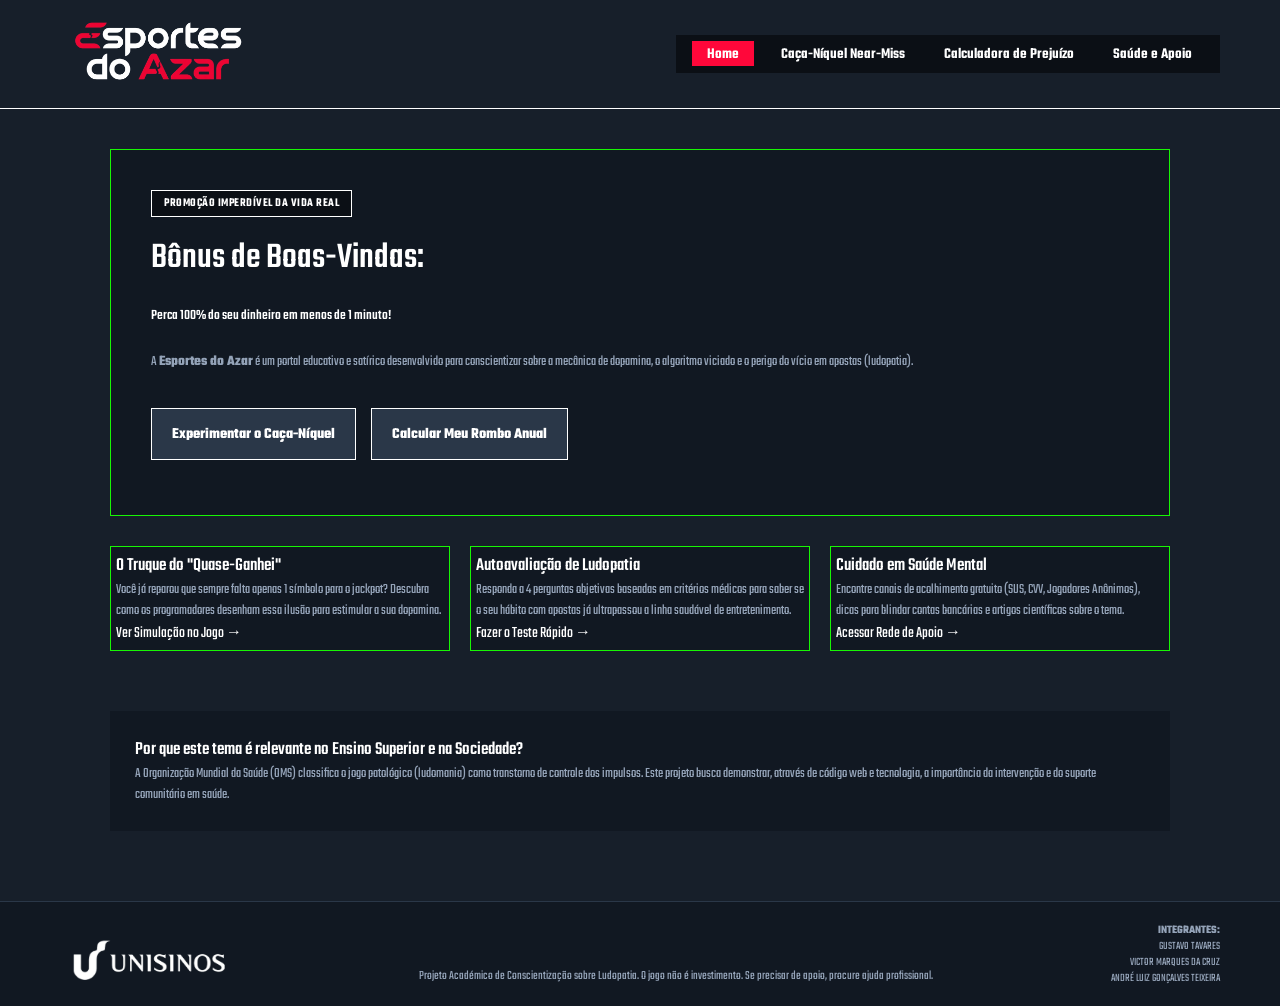
==== commit 7ea707da: "Fonte TEKO, redimensionamento e cores" ====
--- a/index.html
+++ b/index.html
@@ -31,25 +31,24 @@
 
         <main class="container home-page">
             <section class="hero-section">
-                <div class="badge-emerald">⚡ PROMOÇÃO IMPERDÍVEL DA VIDA REAL</div>
+                <div class="badge-emerald">PROMOÇÃO IMPERDÍVEL DA VIDA REAL</div>
                 <h1>
                     Bônus de Boas-Vindas:<br />
-                    <span class="text-gradient">Perca 100% do seu dinheiro<br />em menos de 1 minuto!</span>
+                    <span class="text-gradient">Perca 100% do seu dinheiro em menos de 1 minuto!</span>
                 </h1>
                 <p class="hero-desc">
-                    Cansado de promessas de "renda extra" falsas? A <strong>Esportes do Azar</strong> é um portal educativo e satírico desenvolvido
-                    para conscientizar sobre a mecânica de dopamina, o algoritmo viciado e o perigo do vício em apostas (ludopatia).
+                    A <strong>Esportes do Azar</strong> é um portal educativo e satírico desenvolvido para conscientizar sobre a mecânica de dopamina,
+                    o algoritmo viciado e o perigo do vício em apostas (ludopatia).
                 </p>
 
                 <div class="hero-actions">
-                    <a href="roleta-do-azar.html" class="btn-primary">🎮 Experimentar o Caça-Níquel</a>
-                    <a href="calculadora-de-prejuizo.html" class="btn-secondary">🧮 Calcular Meu Rombo Anual</a>
+                    <a href="roleta-do-azar.html" class="btn-primary">Experimentar o Caça-Níquel</a>
+                    <a href="calculadora-de-prejuizo.html" class="btn-secondary">Calcular Meu Rombo Anual</a>
                 </div>
             </section>
 
             <section class="home-cards-grid">
                 <article class="home-card">
-                    <div class="home-card-icon green-icon">🎰</div>
                     <h3>O Truque do "Quase-Ganhei"</h3>
                     <p>
                         Você já reparou que sempre falta apenas 1 símbolo para o jackpot? Descubra como os programadores desenham essa ilusão para
@@ -59,7 +58,6 @@
                 </article>
 
                 <article class="home-card">
-                    <div class="home-card-icon pink-icon">🧠</div>
                     <h3>Autoavaliação de Ludopatia</h3>
                     <p>
                         Responda a 4 perguntas objetivas baseadas em critérios médicos para saber se o seu hábito com apostas já ultrapassou a linha
@@ -69,7 +67,6 @@
                 </article>
 
                 <article class="home-card">
-                    <div class="home-card-icon yellow-icon">💛</div>
                     <h3>Cuidado em Saúde Mental</h3>
                     <p>
                         Encontre canais de acolhimento gratuito (SUS, CVV, Jogadores Anônimos), dicas para blindar contas bancárias e artigos
@@ -84,8 +81,7 @@
                     <h3>Por que este tema é relevante no Ensino Superior e na Sociedade?</h3>
                     <p>
                         A Organização Mundial da Saúde (OMS) classifica o jogo patológico (ludomania) como transtorno de controle dos impulsos. Este
-                        projeto extensionista busca demonstrar, através de código web e tecnologia, a importância da intervenção e do suporte
-                        comunitário em saúde.
+                        projeto busca demonstrar, através de código web e tecnologia, a importância da intervenção e do suporte comunitário em saúde.
                     </p>
                 </div>
             </section>
--- a/css/variables.css
+++ b/css/variables.css
@@ -1,11 +1,13 @@
+@import url("https://fonts.googleapis.com/css2?family=Teko:wght@400;600;700&display=swap");
+
 :root {
     --bg-color: #171f2a;
     --bg-card: #111822;
     --header-bg: #111822;
     --text-color: #ffffff;
     --text-muted: #94a3b8;
-    --border-color: #00ff66;
+    --border-color: #00ff00;
     --btn-bg: #2a3748;
     --border-radius: 0px;
-    --font-family: "Segoe UI", Tahoma, Geneva, Verdana, sans-serif;
+    --font-family: "Teko", "Segoe UI", Tahoma, Geneva, Verdana, sans-serif;
 }
--- a/css/global.css
+++ b/css/global.css
@@ -24,8 +24,8 @@
 }
 
 header {
-    border-bottom: 1px solid #2a3748;
-    padding: 20px 0;
+    border-bottom: 0.5px solid #ffffff;
+    padding: 10px 0;
 }
 
 .header-content {
@@ -35,7 +35,7 @@
 }
 
 .logo img {
-    height: 45px;
+    height: 80px;
     width: auto;
 }
 
@@ -67,6 +67,7 @@
 
 nav a.active {
     background-color: #ff073a;
+    padding: 0.1em 1em;
 }
 
 footer {
@@ -88,7 +89,7 @@
 .footer-center p {
     flex: 1;
     text-align: center;
-    font-size: 0.64rem;
+    font-size: 0.8rem;
 }
 
 .footer-left {
@@ -101,7 +102,8 @@
     height: 50px;
 }
 
-.footer-right {
+.footer-right p {
     text-align: right;
     line-height: 1.4;
+    font-size: 1.3em;
 }
--- a/css/style.css
+++ b/css/style.css
@@ -14,20 +14,38 @@
     padding: 0 20px;
 }
 
-.hero-section, 
-.home-card, 
-/*.info-banner,*/ 
-.slot-machine-card, 
+.hero-section,
+.home-card,
+.slot-machine-card,
 .info-card,
-.calc-card, 
-.support-card, 
+.calc-card,
+.support-card,
 .library-section,
-.results-box, 
+.results-box,
 .diagnostic-result,
 .reel,
 .filter-buttons {
     background-color: var(--bg-card);
-    border: 3px solid #18f504;
+    border: 1px solid #18f504;
+    padding: 5px;
+    margin-bottom: 30px;
+}
+
+.home-card {
+    transition:
+        transform 0.3s ease,
+        border-color 0.3s ease,
+        background-color 0.3s ease;
+}
+
+.home-card:hover {
+    transform: translateY(-5px);
+    border-color: #18f504 !important;
+    background-color: #1a2332;
+}
+
+.info-banner {
+    background-color: var(--bg-card);
     padding: 25px;
     margin-bottom: 30px;
 }
@@ -37,7 +55,7 @@
 h3,
 h4 {
     color: var(--text-color);
-    font-weight: 700;
+    font-weight: 500;
 }
 
 p,
@@ -62,8 +80,15 @@
     border: 1px solid #ffffff;
     padding: 4px 12px;
     font-size: 0.75rem;
-    font-weight: bold;
+    font-weight: 600;
+    letter-spacing: 0.5px;
     margin-bottom: 15px;
+}
+
+.calc-card {
+    display: flex;
+    flex-direction: column;
+    justify-content: space-between;
 }
 
 button,
@@ -90,7 +115,12 @@
 
 button:hover,
 .btn-primary:hover,
-.btn-secondary:hover,
+.btn-secondary:hover {
+    background-color: #ff073a;
+    color: #ffffff;
+    border-color: #ff073a;
+}
+
 .filter-btn:hover {
     background-color: #ffffff;
     color: #000000;
@@ -99,6 +129,10 @@
 .form-group,
 .triage-question {
     margin-bottom: 20px !important;
+}
+
+.info-card ul {
+    padding-left: 25px;
 }
 
 input,
